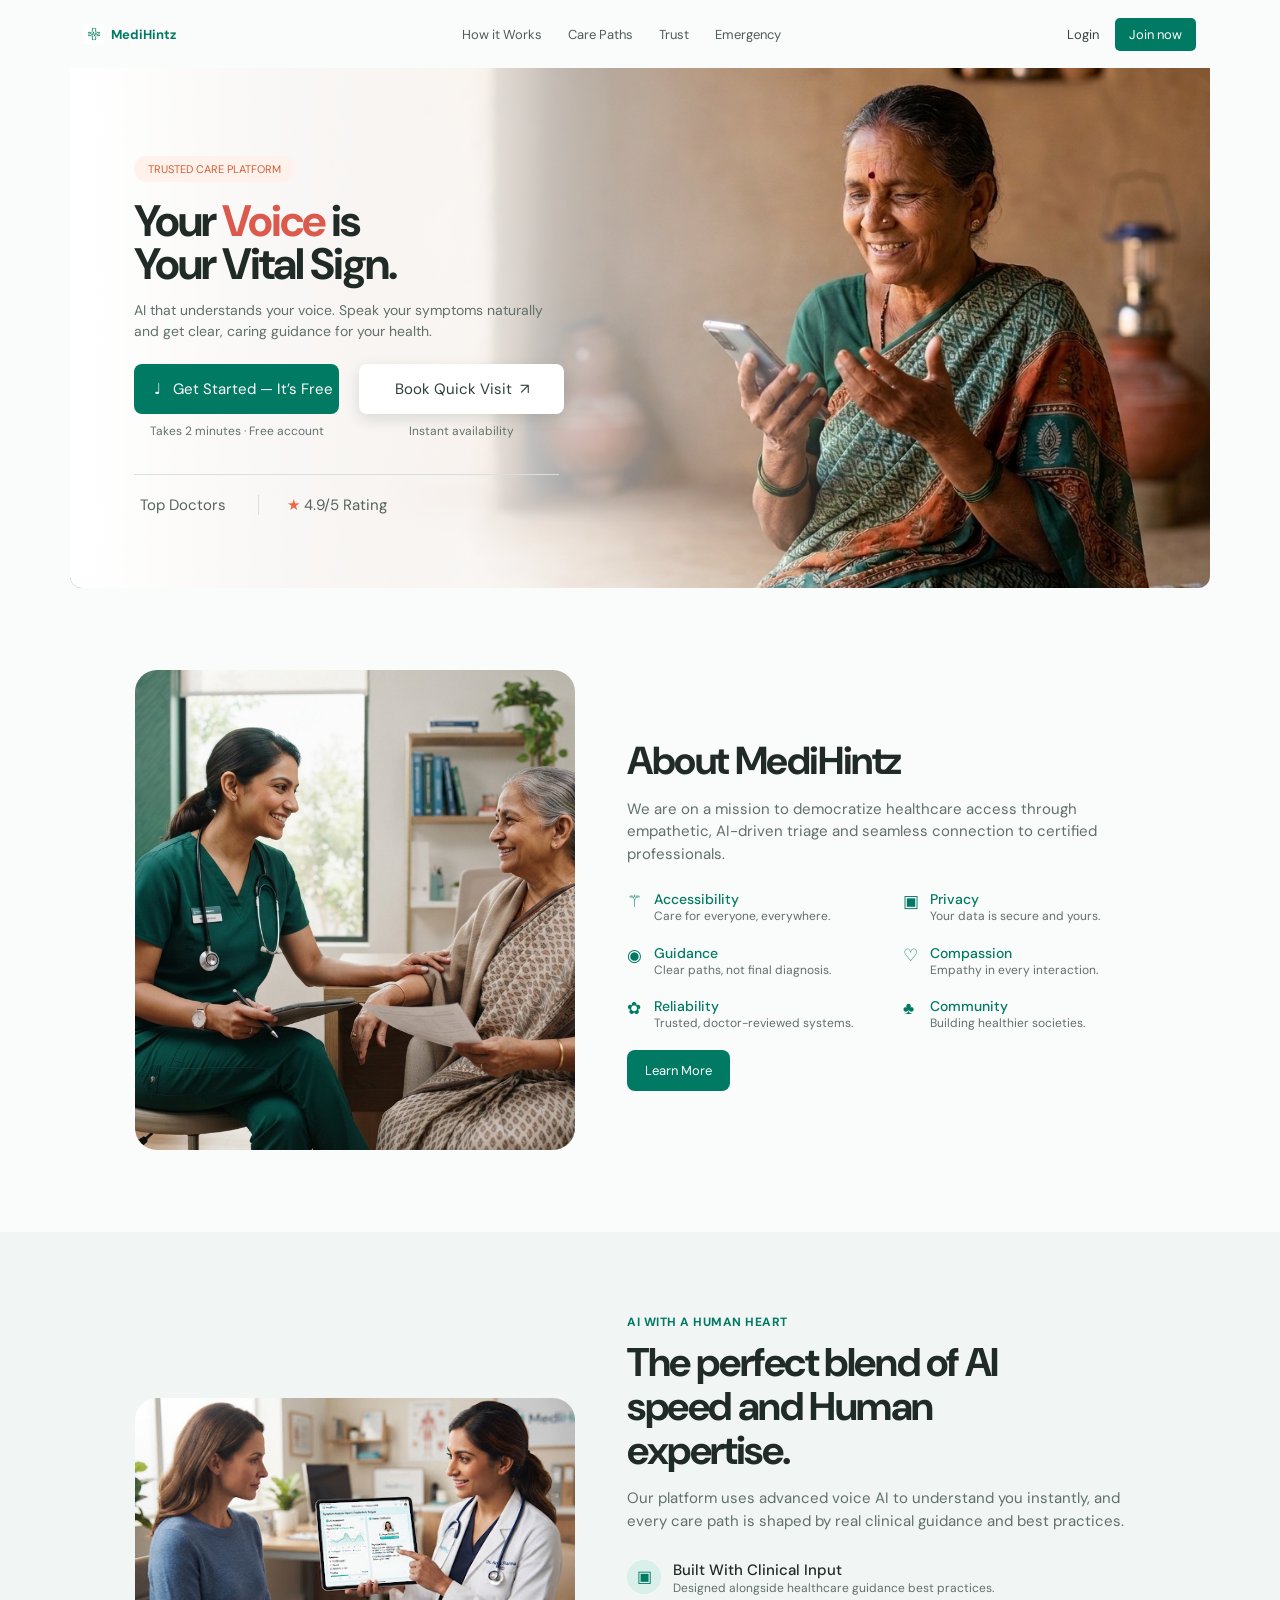
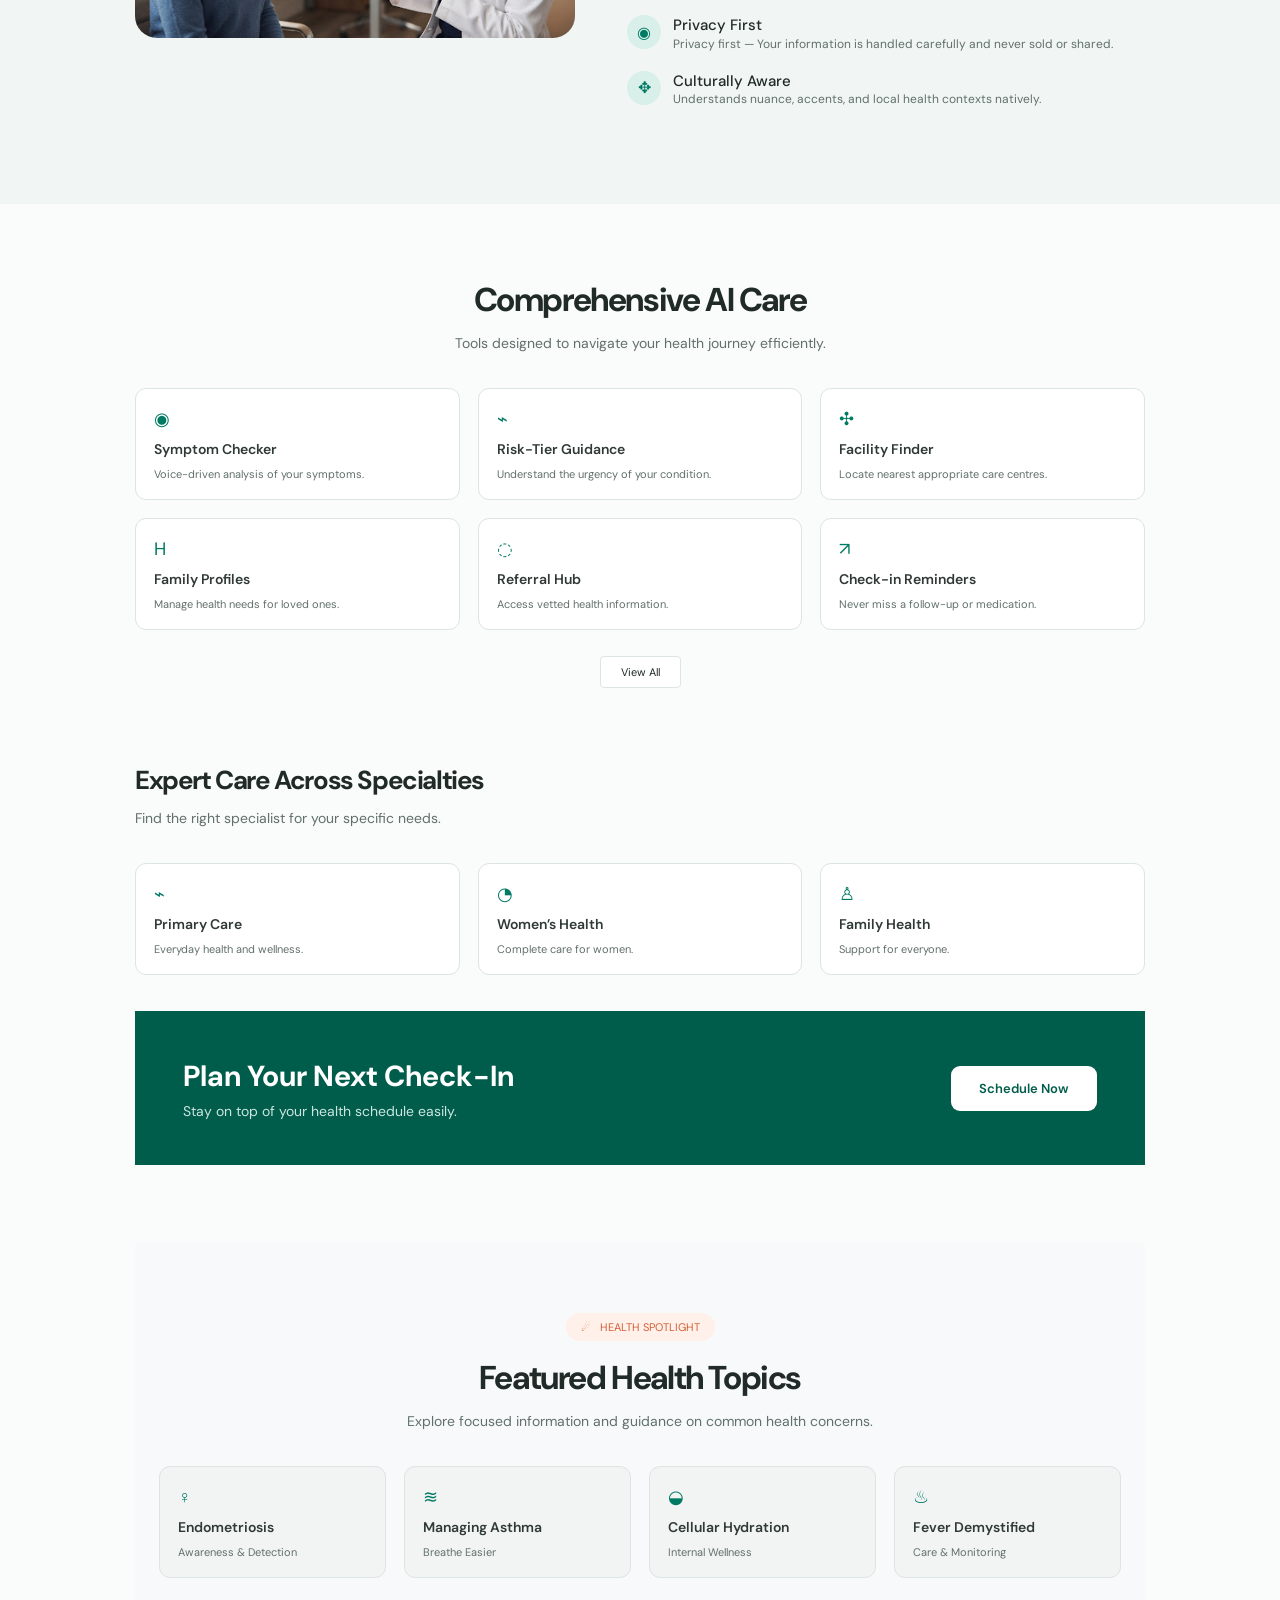
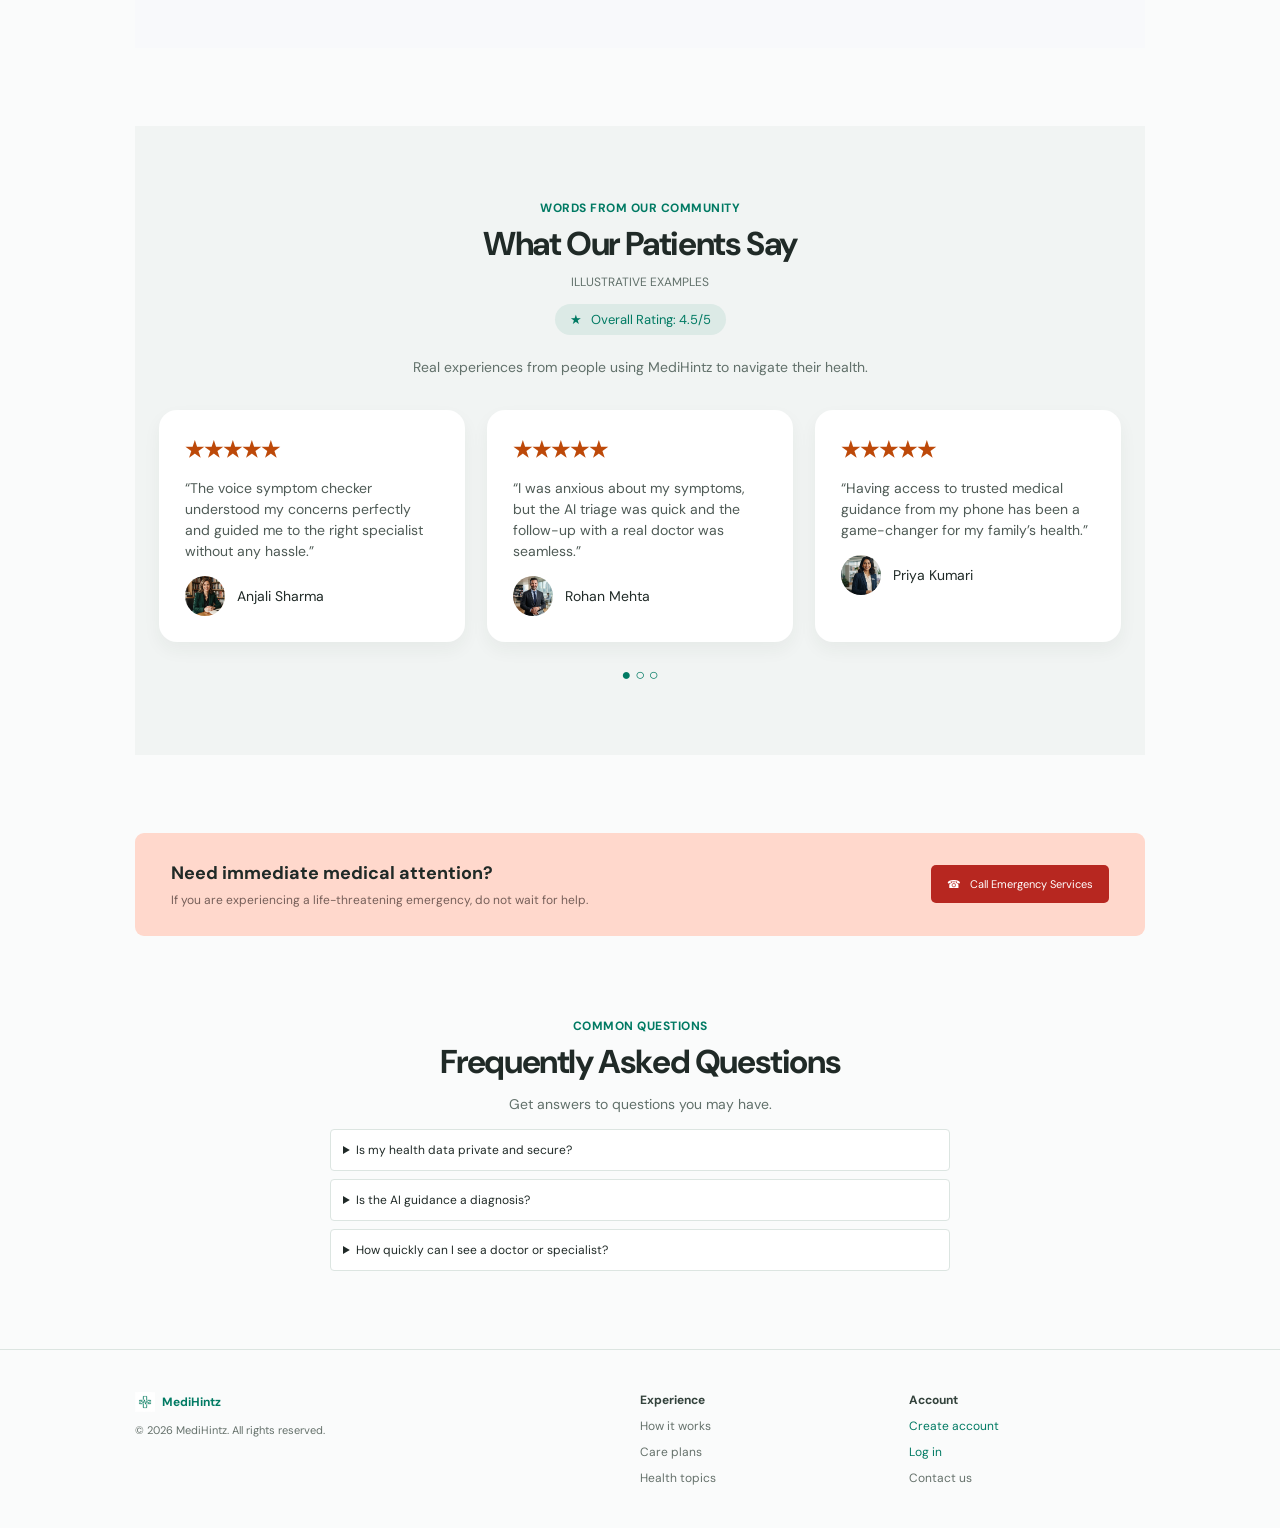
==== frontend/index.html @ 85f78fd8 "basic" ====
<!doctype html>
<html lang="en">

<head>
    <meta charset="utf-8">
    <meta name="viewport" content="width=device-width,initial-scale=1">
    <title>MediHintz</title>
    <link rel="preconnect" href="https://fonts.googleapis.com">
    <link rel="preconnect" href="https://fonts.gstatic.com" crossorigin>
    <link href="https://fonts.googleapis.com/css2?family=DM+Sans:wght@400;500;600;700&display=swap" rel="stylesheet">
    <link rel="stylesheet" href="css/site.css">
</head>

<body>
    <header><a class="brand" href="#home" data-view="home"><img src="assets/logo.png" alt="">MediHintz</a>
        <nav><a>How it Works</a><a>Care Paths</a><a>Trust</a><a>Emergency</a></nav>
        <div><button class="header-link" type="button" data-view="login">Login</button><button type="button" data-view="signup">Join now</button></div>
    </header>
    <main id="home-screen" class="screen-target active">
        <section class="hero"><img src="assets/home.png" alt="Older woman using her phone">
            <div class="fade"></div>
            <div class="hero-copy"><span class="pill">TRUSTED CARE PLATFORM</span>
                <h1>Your <b>Voice</b> is<br>Your Vital Sign.</h1>
                <p>AI that understands your voice. Speak your symptoms naturally and get clear, caring guidance for your
                    health.</p>
                <div class="hero-buttons">
                    <div><button class="green" type="button" data-view="signup">♩ &nbsp; Get Started — It’s
                            Free</button><small>Takes 2 minutes · Free
                            account</small></div>
                    <div><button class="white" type="button" data-view="login">Book Quick Visit&nbsp;
                            ↗</button><small>Instant availability</small></div>
                </div>
                <div class="hero-stats"><span>Top Doctors</span><span>★ <b>4.9/5 Rating</b></span></div>
            </div>
        </section>
        <section class="about section"><img src="assets/home2.png" alt="Nurse with patient">
            <div>
                <h2>About MediHintz</h2>
                <p>We are on a mission to democratize healthcare access through empathetic, AI-driven triage and seamless connection to certified professionals.</p>
                <div class="values">
                    <div><i>⚚</i><b>Accessibility</b><small>Care for everyone, everywhere.</small></div>
                    <div><i>▣</i><b>Privacy</b><small>Your data is secure and yours.</small></div>
                    <div><i>◉</i><b>Guidance</b><small>Clear paths, not final diagnosis.</small></div>
                    <div><i>♡</i><b>Compassion</b><small>Empathy in every interaction.</small></div>
                    <div><i>✿</i><b>Reliability</b><small>Trusted, doctor-reviewed systems.</small></div>
                    <div><i>♣</i><b>Community</b><small>Building healthier societies.</small></div>
                </div><a class="green tiny">Learn More</a>
            </div>
        </section>
        <section class="expert">
            <div class="expert-inner"><img src="assets/home3.jpg" alt="Doctor showing care information">
                <div><span class="eyebrow">AI WITH A HUMAN HEART</span>
                    <h2>The perfect blend of AI<br>speed and Human<br>expertise.</h2>
                    <p>Our platform uses advanced voice AI to understand you instantly, and every care path is shaped by real clinical guidance and best practices.</p>
                    <ul>
                        <li><i>▣</i><b>Built With Clinical Input</b><span>Designed alongside healthcare guidance best
                                practices.</span></li>
                        <li><i>◉</i><b>Privacy First</b><span>Privacy first — Your information is handled carefully and
                                never sold or shared.</span></li>
                        <li><i>✥</i><b>Culturally Aware</b><span>Understands nuance, accents, and local health contexts
                                natively.</span></li>
                    </ul>
                </div>
            </div>
        </section>
        <section class="care center"><span class="eyebrow"></span>
            <h2>Comprehensive AI Care</h2>
            <p>Tools designed to navigate your health journey efficiently.</p>
            <div class="grid six">
                <article>◉<b>Symptom Checker</b><small>Voice-driven analysis of your symptoms.</small></article>
                <article>⌁<b>Risk-Tier Guidance</b><small>Understand the urgency of your condition.</small></article>
                <article>✣<b>Facility Finder</b><small>Locate nearest appropriate care centres.</small></article>
                <article>H<b>Family Profiles</b><small>Manage health needs for loved ones.</small></article>
                <article>◌<b>Referral Hub</b><small>Access vetted health information.</small></article>
                <article>↗<b>Check-in Reminders</b><small>Never miss a follow-up or medication.</small></article>
            </div>
            <a class="view-all" href="#">View All</a>
        </section>
        <section class="special section">
            <h2>Expert Care Across Specialties</h2>
            <p>Find the right specialist for your specific needs.</p>
            <div class="grid four">
                <article>⌁<b>Primary Care</b><small>Everyday health and wellness.</small></article>
                <article>◔<b>Women’s Health</b><small>Complete care for women.</small></article>
                <article>♙<b>Family Health</b><small>Support for everyone.</small></article>
            </div>
        </section>
        <section class="checkin">
            <div><b>Plan Your Next Check-In</b><span>Stay on top of your health schedule easily.</span></div><a>Schedule
                Now</a>
        </section>
        <section class="topics center"><span class="spotlight">☄ &nbsp; HEALTH SPOTLIGHT</span>
            <h2>Featured Health Topics</h2>
            <p>Explore focused information and guidance on common health concerns.</p>
            <div class="grid four">
                <article>♀<b>Endometriosis</b><small>Awareness & Detection</small></article>
                <article>≋<b>Managing Asthma</b><small>Breathe Easier</small></article>
                <article>◒<b>Cellular Hydration</b><small>Internal Wellness</small></article>
                <article>♨<b>Fever Demystified</b><small>Care & Monitoring</small></article>
            </div>
        </section>
        <section class="testimonials center"><span class="eyebrow">WORDS FROM OUR COMMUNITY</span>
            <h2>What Our Patients Say</h2>
            <span class="examples">ILLUSTRATIVE EXAMPLES</span>
            <span class="rating">★ &nbsp; Overall Rating: 4.5/5</span>
            <p>Real experiences from people using MediHintz to navigate their health.</p>
            <div class="quotes">
                <article><strong>★★★★★</strong>
                    <p>“The voice symptom checker understood my concerns perfectly and guided me to the right specialist
                        without any hassle.”</p>
                    <footer><img src="assets/home_pro1.jpg" alt="">Anjali Sharma</footer>
                </article>
                <article><strong>★★★★★</strong>
                    <p>“I was anxious about my symptoms, but the AI triage was quick and the follow-up with a real
                        doctor was seamless.”</p>
                    <footer><img src="assets/home_pro2.jpg" alt="">Rohan Mehta</footer>
                </article>
                <article><strong>★★★★★</strong>
                    <p>“Having access to trusted medical guidance from my phone has been a game-changer for my family’s
                        health.”</p>
                    <footer><img src="assets/home_pro3.jpg" alt="">Priya Kumari</footer>
                </article>
            </div>
            <div class="dots">● ○ ○</div>
        </section>
        <section class="emergency section">
            <div><b>Need immediate medical attention?</b><span>If you are experiencing a life-threatening emergency, do
                    not wait for help.</span></div><a>☎ &nbsp; Call Emergency Services</a>
        </section>
        <section class="faq center"><span class="eyebrow">COMMON QUESTIONS</span>
            <h2>Frequently Asked Questions</h2>
            <p>Get answers to questions you may have.</p>
            <details>
                <summary>Is my health data private and secure?</summary>
                <p>Yes, it is protected with privacy-first safeguards.</p>
            </details>
            <details>
                <summary>Is the AI guidance a diagnosis?</summary>
                <p>It offers guidance, not a final diagnosis.</p>
            </details>
            <details>
                <summary>How quickly can I see a doctor or specialist?</summary>
                <p>Options are offered based on your needs.</p>
            </details>
        </section>
    </main>
    <footer id="home-footer" class="site-footer screen-target active">
        <div><a class="brand" href="#"><img src="assets/logo.png" alt="">MediHintz</a>
            <p>© 2026 MediHintz. All rights reserved.</p>
        </div>
        <div><b>Experience</b><a>How it works</a><a>Care plans</a><a>Health topics</a></div>
        <div><b>Account</b><button type="button" data-view="signup">Create account</button><button type="button" data-view="login">Log in</button><a>Contact us</a></div>
    </footer>

    <main id="signup-screen" class="page-shell screen-target">
        <section class="signup-card" aria-label="MediHintz create account page">
            <section class="form-panel">
                <div class="form-content">
                    <button class="back-link" type="button" data-view="home" aria-label="Go back to homepage"><span
                            aria-hidden="true">←</span> Back</button>
                    <h1>Create an Account</h1>
                    <p class="signin-copy">Already have an account? <button class="text-link" type="button" data-view="login">Log in</button></p>
                    <form id="signupForm" novalidate>
                        <div class="name-row">
                            <label class="input-group"><span>First Name</span><input id="firstName" type="text"
                                    placeholder="John" autocomplete="given-name" required /></label>
                            <label class="input-group"><span>Last Name</span><input id="lastName" type="text"
                                    placeholder="Doe" autocomplete="family-name" required /></label>
                        </div>
                        <label class="input-group"><span>Phone Number</span><span class="phone-row"><span class="country-code">+91</span><input id="signupPhone" type="tel" inputmode="numeric" placeholder="98765 43210" autocomplete="tel" required /></span></label>
                        <label class="input-group"><span>One-Time Password</span><span class="otp-row"><input id="signupOtp" type="text" inputmode="numeric" maxlength="6" placeholder="Enter 6-digit OTP" required /><button class="otp-button" id="sendSignupOtp" type="button">Send OTP</button></span></label>
                        <label class="terms"><input id="signupTerms" type="checkbox" /><span>I agree to the <a href="#">Terms
                                    of Service</a> and <a href="#">Privacy Policy</a></span></label>
                        <button class="create-button" type="submit">Create Account</button>
                        <p class="form-message" id="signupMessage" role="status"></p>
                    </form>
                </div>
            </section>
            <aside class="hero-panel">
                <img class="hero-image" src="assets/sighup.png" alt="MediHintz doctor holding a tablet" />
                <div class="hero-shade"></div>
                <div class="brand-badge"><img src="assets/logo.png" alt=""
                        aria-hidden="true" /><strong>MediHintz</strong></div>
                <div class="hero-copy"><span class="network-pill"><span class="verified-dot">✦</span> TRUSTED
                        NETWORK</span>
                    <h2>Join the future of health</h2>
                    <p>Experience a new standard of care. Connect with top-tier professionals and manage your wellness
                        journey seamlessly.</p>
                    <div class="carousel" aria-label="Slide indicators"><span
                            class="active"></span><span></span><span></span></div>
                </div>
            </aside>
        </section>
    </main>

    <main id="login-screen" class="page-shell screen-target">
        <section class="signup-card">
            <section class="form-panel">
                <div class="form-content"><button class="back-link" type="button" data-view="home">← Back</button>
                    <h1>Welcome back</h1>
                    <p class="signin-copy">New to MediHintz? <button class="text-link" type="button" data-view="signup">Create an account</button></p>
                    <form id="loginForm"><label class="input-group"><span>Phone Number</span><span class="phone-row"><span class="country-code">+91</span><input id="loginPhone" type="tel" inputmode="numeric" placeholder="98765 43210" autocomplete="tel" required></span></label><label
                            class="input-group"><span>One-Time Password</span><span class="otp-row"><input id="loginOtp" type="text" inputmode="numeric" maxlength="6" placeholder="Enter 6-digit OTP" required><button class="otp-button" id="sendLoginOtp" type="button">Send OTP</button></span></label><p class="otp-help">We’ll send a verification code to your mobile number.</p><button class="create-button" type="submit">Verify &amp; Log In</button>
                        <p class="form-message" id="loginMessage"></p>
                    </form>
                </div>
            </section>
            <aside class="hero-panel"><img class="hero-image" src="assets/sighup.png" alt="Doctor">
                <div class="hero-shade"></div>
                <div class="brand-badge"><img src="assets/logo.png" alt=""><strong>MediHintz</strong></div>
                <div class="hero-copy"><span class="network-pill">✦ TRUSTED NETWORK</span>
                    <h2>Your health,<br>your voice</h2>
                    <p>Care that listens, understands, and guides you.</p>
                </div>
            </aside>
        </section>
    </main>

    <script src="js/homepage.js"></script>
    <script src="js/signup.js"></script>
    <script src="js/signin.js"></script>

</body>

</html>
---- frontend/css/site.css ----
:root{--green:#007a63;--ink:#202a27;--muted:#61706a;--surface:#f5f7f7;--line:#dce5e1}*{box-sizing:border-box}html{scroll-behavior:smooth}body{margin:0;background:#fafbfb;color:var(--ink);font:16px "DM Sans",Arial,sans-serif}a{color:inherit;text-decoration:none}button{font:inherit;cursor:pointer}.screen-target{display:none}.screen-target.active{display:block}.page-shell.active{display:grid}.site-footer.screen-target.active{display:grid}
header{height:68px;max-width:1160px;margin:auto;padding:0 24px;display:flex;align-items:center;justify-content:space-between;font-size:13px}.brand{display:flex;align-items:center;gap:7px;color:var(--green);font-weight:700}.brand img{width:20px;height:20px;object-fit:contain}header nav{display:flex;gap:26px;color:#4f5d57}.header-link,header button{border:0;background:transparent;color:#394741;padding:0}.header-link{margin-right:16px}header div>button:last-child{background:var(--green);color:#fff;border-radius:5px;padding:8px 14px}
.hero{max-width:1140px;height:520px;margin:auto;position:relative;overflow:hidden;border-radius:0 0 12px 12px}.hero>img{width:100%;height:100%;object-fit:cover}.fade{position:absolute;inset:0;background:linear-gradient(90deg,#fff 2%,#ffffffe0 35%,#fff0 70%)}.hero .hero-copy{position:absolute;top:88px;left:64px;width:425px;color:var(--ink)}.pill,.spotlight{display:inline-block;padding:6px 14px;border-radius:18px;background:#fff2ed;color:#d35e34;font-size:11px}.hero h1{font-size:44px;line-height:.98;letter-spacing:-2px;margin:18px 0 14px}.hero h1 b{color:#dc594d}.hero p,.section p,.center>p{color:var(--muted);font-size:14px;line-height:1.5}.hero-buttons{display:flex;gap:20px;margin-top:22px}.hero-buttons div{display:grid;gap:9px;text-align:center}.green,.white{min-width:205px;border:0;border-radius:8px;padding:15px 20px;font-size:15px;white-space:nowrap}.green{background:var(--green);color:#fff}.white{background:#fff;color:#314039;box-shadow:0 5px 15px #263a3024}.hero-buttons small{font-size:12px;color:#63716b}.hero-stats{display:flex;gap:32px;margin-top:35px;padding:20px 6px;border-top:1px solid #d8e0dd;font-size:15px;color:#56635d}.hero-stats span+span{padding-left:28px;border-left:1px solid #d8e0dd;color:#ef6740}.hero-stats b{color:#56635d;font-weight:400}
.section,.center,.special,.checkin{max-width:1010px;margin-left:auto;margin-right:auto}.section{margin-top:82px;margin-bottom:82px}.about{display:grid;grid-template-columns:1fr 1fr;gap:58px;align-items:center}.about>img{width:100%;height:310px;object-fit:cover;border-radius:12px}.eyebrow{color:var(--green);font-size:12px;font-weight:700;letter-spacing:.5px}h2{font-size:33px;line-height:1.1;letter-spacing:-1.4px;margin:9px 0 14px}.values{display:grid;grid-template-columns:1fr 1fr;gap:14px;margin:24px 0;color:var(--green);font-size:14px}
.expert{margin:0;padding:78px max(calc((100% - 1010px)/2),24px);background:#f1f5f4}.expert-inner{display:grid;grid-template-columns:1fr 1fr;gap:55px;align-items:center}.expert img{width:100%;border-radius:20px}.expert p{color:var(--muted);line-height:1.5}.expert ul{padding:0;list-style:none;color:var(--muted);line-height:2}
.center{text-align:center;margin-top:78px;margin-bottom:78px}.grid{display:grid;gap:18px;margin-top:34px;text-align:left}.six{grid-template-columns:repeat(3,1fr)}.four{grid-template-columns:repeat(4,1fr)}.grid article{min-height:112px;padding:18px;background:#fff;border:1px solid var(--line);border-radius:11px;display:flex;flex-direction:column;gap:9px;color:var(--green);font-size:18px}.grid article b{color:#2f3935;font-size:14px;font-weight:600}.grid article small{color:var(--muted);font-size:11px}.view-all{display:inline-block;margin-top:26px;padding:8px 20px;border:1px solid var(--line);border-radius:4px;background:#fff;font-size:11px}.special{margin-top:0;margin-bottom:36px}.special h2{font-size:26px}.special .grid{grid-template-columns:repeat(3,1fr)}
.checkin{margin-bottom:0;min-height:154px;padding:30px 48px;background:#005c4b;color:#fff;display:flex;align-items:center;justify-content:space-between}.checkin div{display:grid;gap:7px}.checkin b{font-size:29px}.checkin span{font-size:14px;color:#cce6df}.checkin a{border-radius:9px;background:#fff;color:#005c4b;padding:14px 28px;font-weight:600;font-size:13px}
.topics,.testimonials{width:100%;padding:70px 24px;text-align:center}.topics{background:#f8f9fb}.testimonials{background:#f1f4f3}.topics>* ,.testimonials>*{width:min(1010px,100%);margin-left:auto;margin-right:auto}.topics .grid,.testimonials .quotes{width:min(1010px,100%)}.topics .grid article{background:#f2f4f4}.examples{display:block;margin-top:-2px;font-size:12px;color:var(--muted)}.rating{display:inline-block;margin:14px auto 8px;padding:7px 15px;border-radius:18px;background:#dceae6;color:var(--green);font-size:13px}.quotes{display:grid;grid-template-columns:repeat(3,1fr);gap:22px;margin-top:32px;text-align:left}.quotes article{min-height:220px;padding:26px;border-radius:18px;background:#fff;box-shadow:0 8px 18px #20352b0d}.quotes strong{color:#bd4909;font-size:21px}.quotes p{color:#4f5b56;font-size:14px;line-height:1.5}.quotes footer{display:flex;align-items:center;gap:12px;font-size:14px}.quotes img{width:40px;height:40px;border-radius:50%;object-fit:cover}.dots{margin-top:22px;color:var(--green)}
.emergency{margin-top:76px;margin-bottom:76px;padding:28px 36px;background:#ffd8cc;border-radius:9px;display:flex;align-items:center;justify-content:space-between}.emergency div{display:grid;gap:7px}.emergency b{font-size:18px}.emergency span{font-size:12px;color:#765f59}.emergency a{padding:12px 16px;border-radius:5px;background:#b72720;color:#fff;font-size:11px}.faq{max-width:620px}.faq details{margin:8px 0;padding:12px;border:1px solid var(--line);border-radius:4px;background:#fff;text-align:left;font-size:12px}
.site-footer{grid-template-columns:minmax(260px,2fr) minmax(150px,1fr) minmax(150px,1fr);gap:32px;align-items:start;border-top:1px solid var(--line);padding:42px max(calc((100% - 1010px)/2),24px);font-size:12px;color:#65716b}.site-footer p{font-size:11px}.site-footer div:not(:first-child){display:grid;gap:10px}.site-footer b{color:#33423c}.site-footer button{border:0;background:transparent;color:var(--green);padding:0;text-align:left;font:inherit;cursor:pointer}
.page-shell{min-height:100vh;padding:28px;place-items:center;background:#fbfcfb}.signup-card{width:min(1040px,100%);min-height:690px;display:grid;grid-template-columns:1fr 1fr;overflow:hidden;border:1px solid var(--line);border-radius:16px;background:#fff;box-shadow:0 8px 18px #162a2314}.form-panel{display:flex;justify-content:center;padding:46px 44px}.form-content{width:100%;max-width:360px}.back-link,.text-link{border:0;background:transparent;color:var(--green);padding:0;cursor:pointer}.back-link{margin-bottom:18px}.form-content h1{color:var(--green);font-size:28px;margin:18px 0 6px}.signin-copy{color:var(--muted);font-size:13px;margin:0 0 24px}.name-row{display:grid;grid-template-columns:1fr 1fr;gap:16px}.input-group{display:grid;gap:6px;margin-bottom:15px;color:#40504a;font-size:12px;font-weight:600}.input-group input{width:100%;height:38px;border:1px solid #d5dfdb;border-radius:6px;padding:0 11px;font:13px inherit}.password-input{position:relative;display:block}.password-input input{padding-right:38px}.password-toggle{position:absolute;right:5px;top:50%;transform:translateY(-50%);border:0;background:transparent;color:#61706a;cursor:pointer}.terms{display:flex;gap:8px;align-items:center;margin-bottom:20px;font-size:11px;color:#51605a}.terms input{width:14px;height:14px}.create-button{width:100%;height:41px;border:0;border-radius:6px;background:var(--green);color:#fff;font-size:13px}.form-message{min-height:18px;text-align:center;font-size:12px}.or-divider{display:grid;grid-template-columns:1fr auto 1fr;gap:14px;align-items:center;margin:26px 0}.or-divider span{height:1px;background:var(--line)}.or-divider em{font-size:10px;font-style:normal}.google-button{width:100%;height:38px;border:1px solid var(--line);border-radius:6px;background:#fff}.hero-panel{position:relative;margin:10px 10px 10px 0;overflow:hidden;border-radius:0 12px 12px 0}.hero-image{width:100%;height:100%;object-fit:cover}.hero-panel:after{content:"";position:absolute;inset:0;background:linear-gradient(transparent,rgba(5,29,23,.78))}.brand-badge{position:absolute;top:28px;right:28px;z-index:1;display:flex;align-items:center;gap:7px;padding:10px 15px;border-radius:24px;background:#fff;color:var(--green);font-size:13px}.brand-badge img{width:18px;height:18px}.hero-panel .hero-copy{position:absolute;z-index:1;left:30px;right:30px;bottom:26px;color:#fff}.hero-panel .hero-copy h2{font-size:30px}.hero-panel .hero-copy p{color:#e1ece8;font-size:13px}.network-pill{font-size:10px}
@media(max-width:720px){header nav{display:none}.hero{height:510px;border-radius:0}.hero .hero-copy{left:25px;top:70px;width:calc(100% - 50px)}.hero h1{font-size:37px}.hero-buttons{gap:9px}.green,.white{min-width:0;padding:13px 11px;font-size:12px}.about,.expert-inner,.signup-card{grid-template-columns:1fr}.section{margin:50px 24px}.expert{padding:50px 24px}.six,.four,.quotes{grid-template-columns:1fr 1fr}.special .grid{grid-template-columns:1fr 1fr}.checkin{margin:0 20px;padding:24px}.checkin b{font-size:20px}.topics,.testimonials{padding:50px 16px}.site-footer.screen-target.active{grid-template-columns:1fr 1fr}.site-footer>div:first-child{grid-column:1/-1}.page-shell{padding:14px}.hero-panel{min-height:360px;margin:0 10px 10px;border-radius:12px}}

/* Targeted refinements for the About, AI expertise, spotlight, and rating areas. */
.about { grid-template-columns: 440px 1fr; gap: 52px; max-width: 1010px; }
.about > img { height: 480px; border-radius: 22px; }
.about h2 { margin-top: 0; font-size: 39px; }
.about > div > p { max-width: 490px; margin-bottom: 25px; font-size: 15px; }
.values { gap: 19px 34px; margin: 0 0 28px; }
.values div { display: grid; grid-template-columns: 19px 1fr; column-gap: 8px; }
.values i { grid-row: span 2; color: var(--green); font-style: normal; font-size: 17px; }
.values b { font-size: 14px; font-weight: 500; }
.values small { color: var(--muted); font-size: 12px; line-height: 1.35; }
.tiny { min-width: 118px; padding: 12px 18px; text-align: center; font-size: 13px; }

.expert-inner { max-width: 1010px; margin: auto; grid-template-columns: 440px 1fr; gap: 52px; }
.expert img { border-radius: 22px; }
.expert h2 { font-size: 40px; }
.expert p { font-size: 15px; }
.expert ul { margin: 28px 0 0; }
.expert li { display: grid; grid-template-columns: 36px 1fr; column-gap: 10px; margin: 19px 0; line-height: 1.35; }
.expert li i { grid-row: span 2; display: grid; place-items: center; width: 34px; height: 34px; border-radius: 50%; background: #d8efea; color: var(--green); font-style: normal; }
.expert li b { color: var(--ink); font-size: 15px; font-weight: 500; }
.expert li span { color: var(--muted); font-size: 12px; }

.topics .spotlight { width: auto; margin-bottom: 10px; padding: 7px 15px; background: #fff0ea; color: #d35e34; font-size: 11px; }
.rating { width: auto; padding: 7px 15px; font-size: 13px; }
@media(max-width:720px){.about,.expert-inner{grid-template-columns:1fr}.about>img{height:330px}.about h2,.expert h2{font-size:32px}.values{gap:15px}.about>div>p,.expert p{font-size:14px}}

/* Keep the Google sign-up control compact and aligned. */
.google-button { display: flex; align-items: center; justify-content: center; gap: 10px; font-size: 13px; }
.google-button img { width: 18px; height: 18px; flex: 0 0 18px; object-fit: contain; }

/* Phone-number and OTP authentication controls. */
.phone-row, .otp-row { display: flex; align-items: center; width: 100%; }
.phone-row { overflow: hidden; border: 1px solid #d5dfdb; border-radius: 6px; background: #fff; }
.phone-row .country-code { padding: 0 11px; color: #52605b; font-size: 13px; line-height: 38px; border-right: 1px solid #d5dfdb; }
.input-group .phone-row input { height: 38px; border: 0; border-radius: 0; padding-left: 10px; }
.input-group .phone-row input:focus { box-shadow: none; }
.otp-row { gap: 8px; }.otp-row input { min-width: 0; }
.otp-button { flex: 0 0 auto; height: 38px; padding: 0 12px; border: 1px solid var(--green); border-radius: 6px; background: #fff; color: var(--green); font-size: 12px; font-weight: 600; }
.otp-button:hover { background: #eaf5f1; }.otp-help { margin: -5px 0 2px; color: var(--muted); font-size: 11px; line-height: 1.4; }
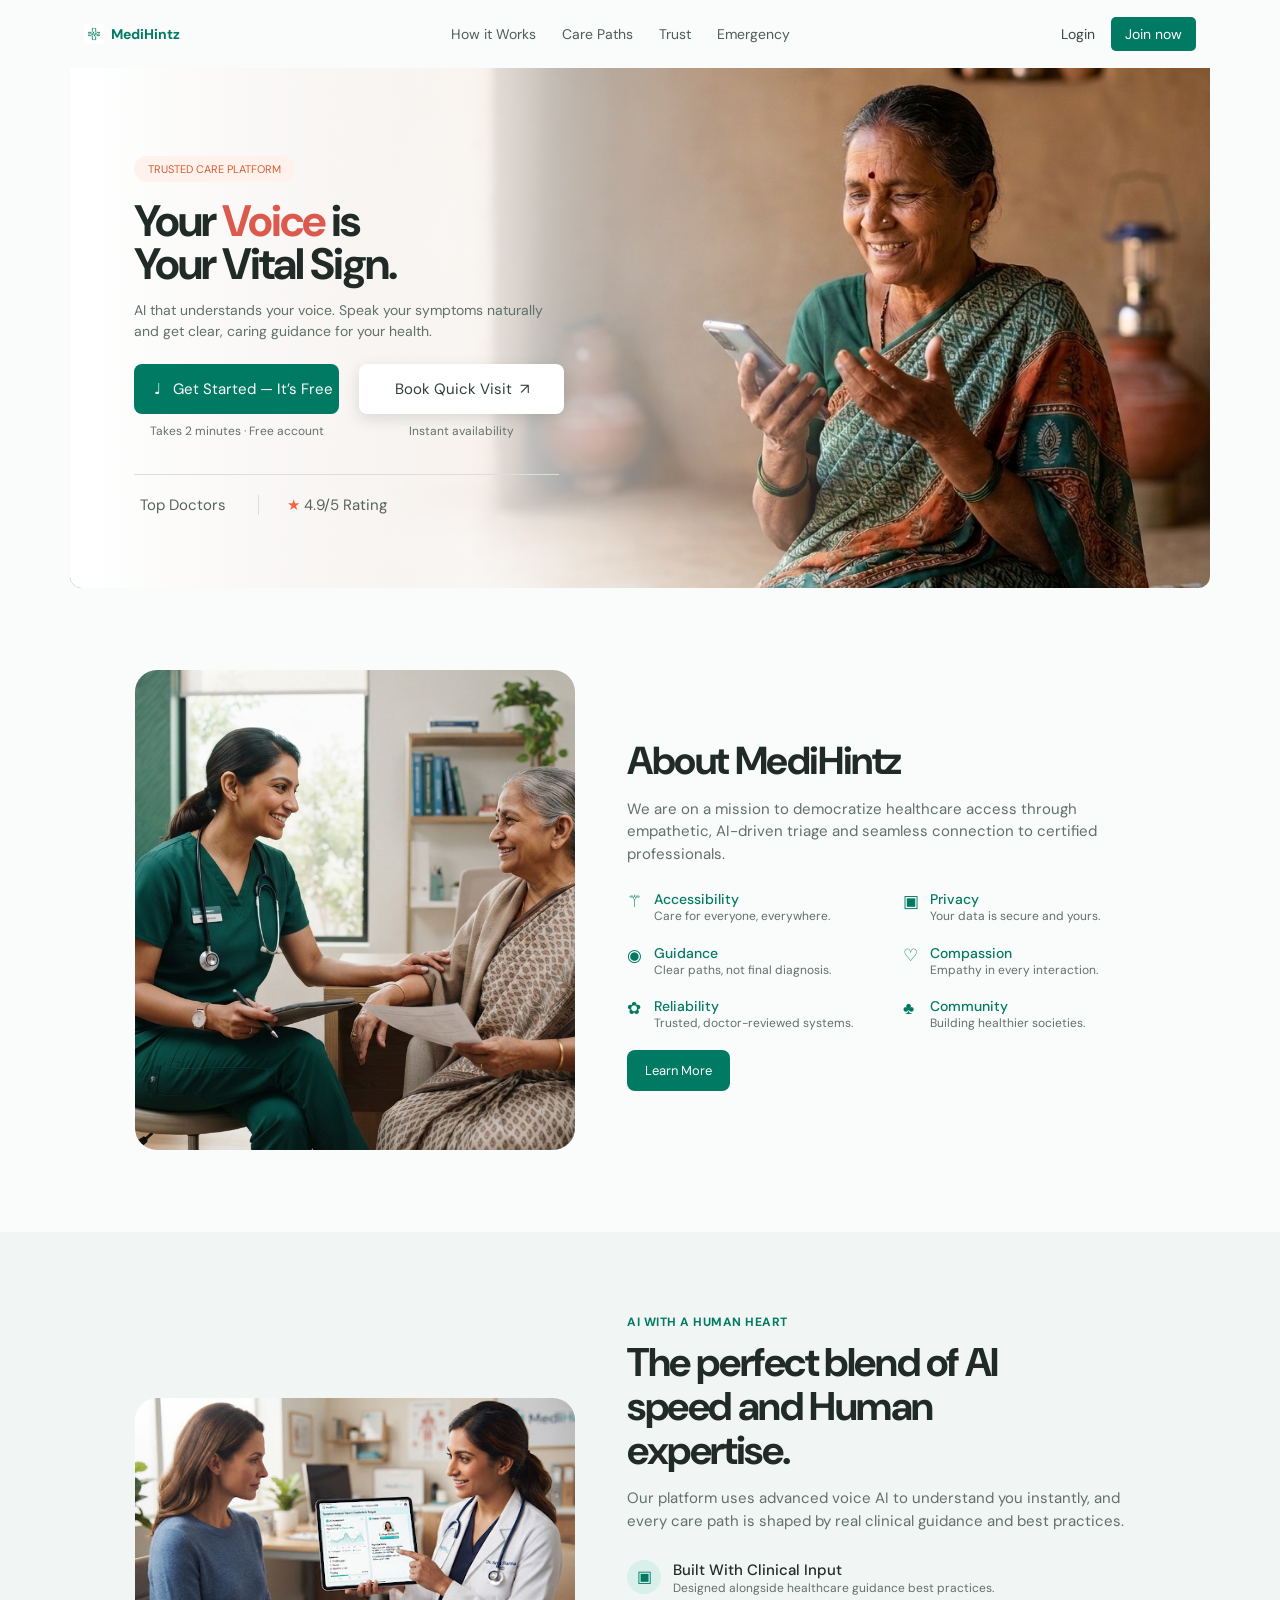
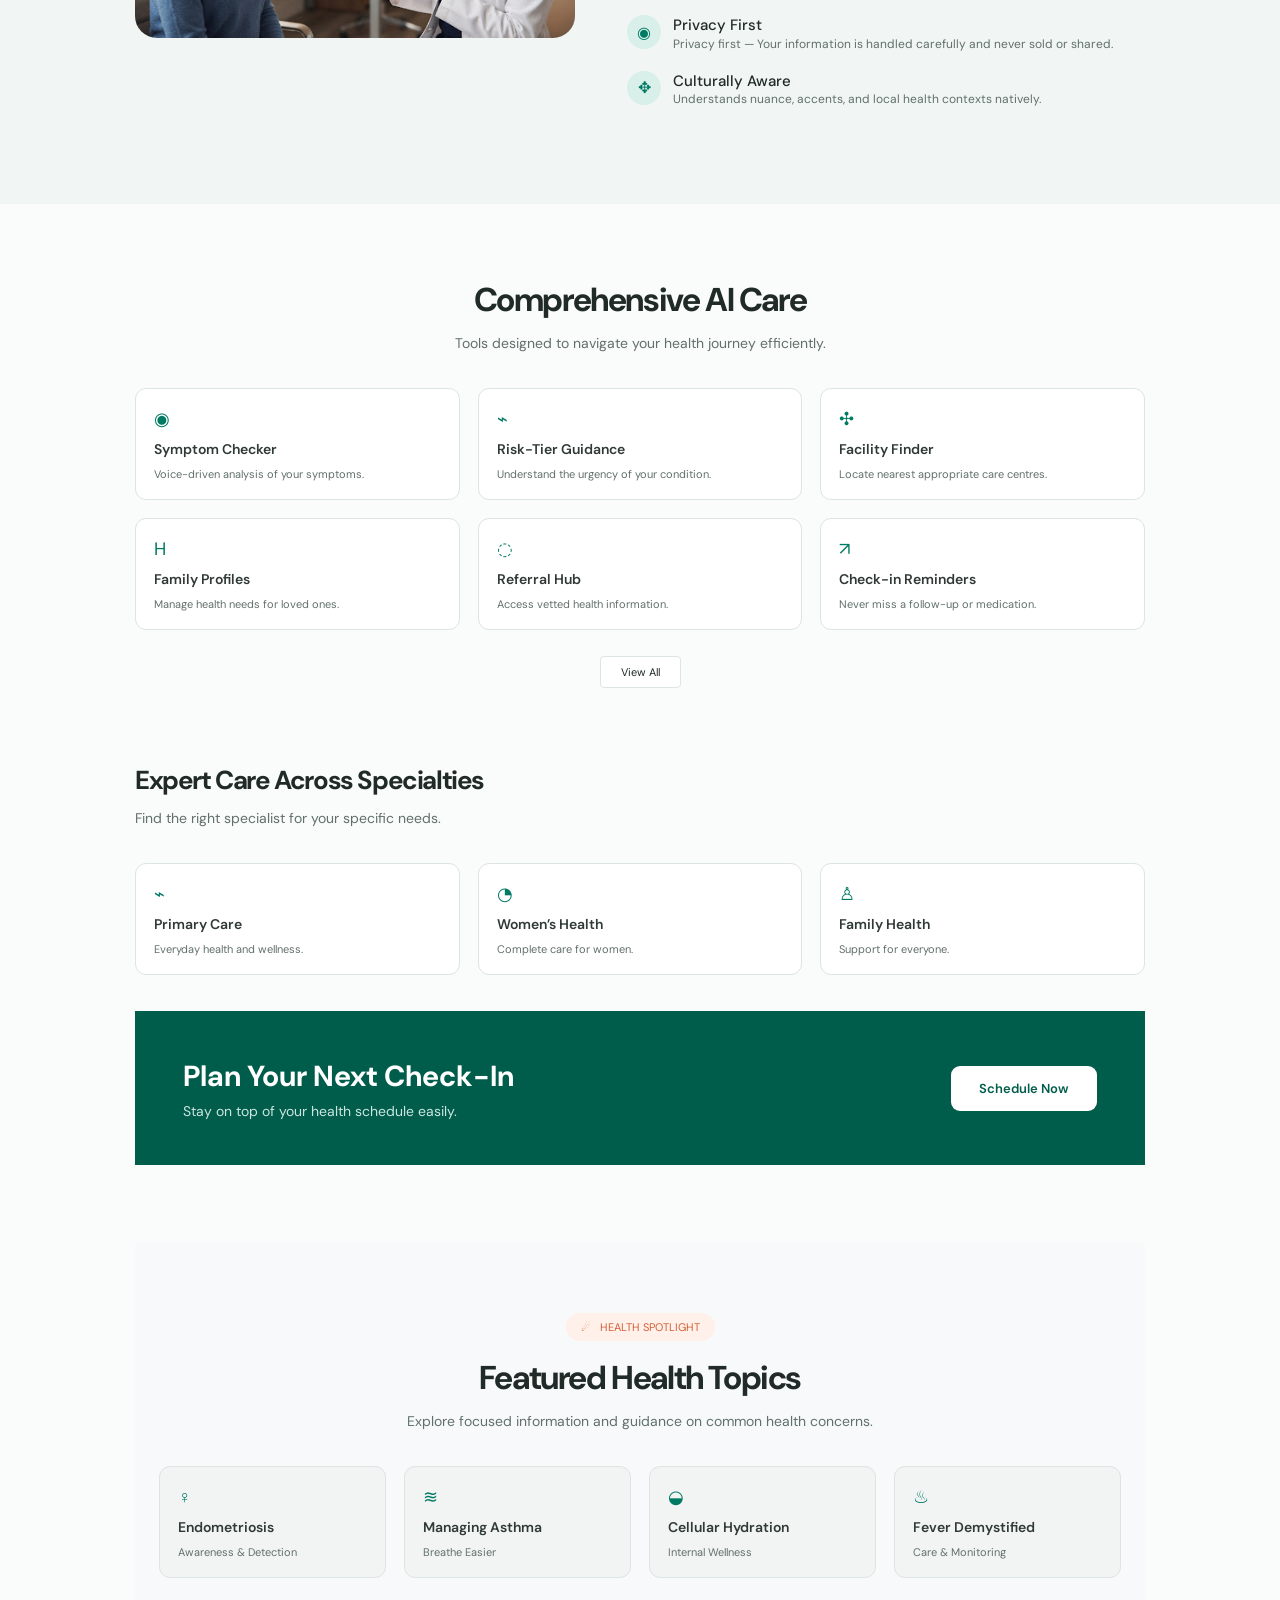
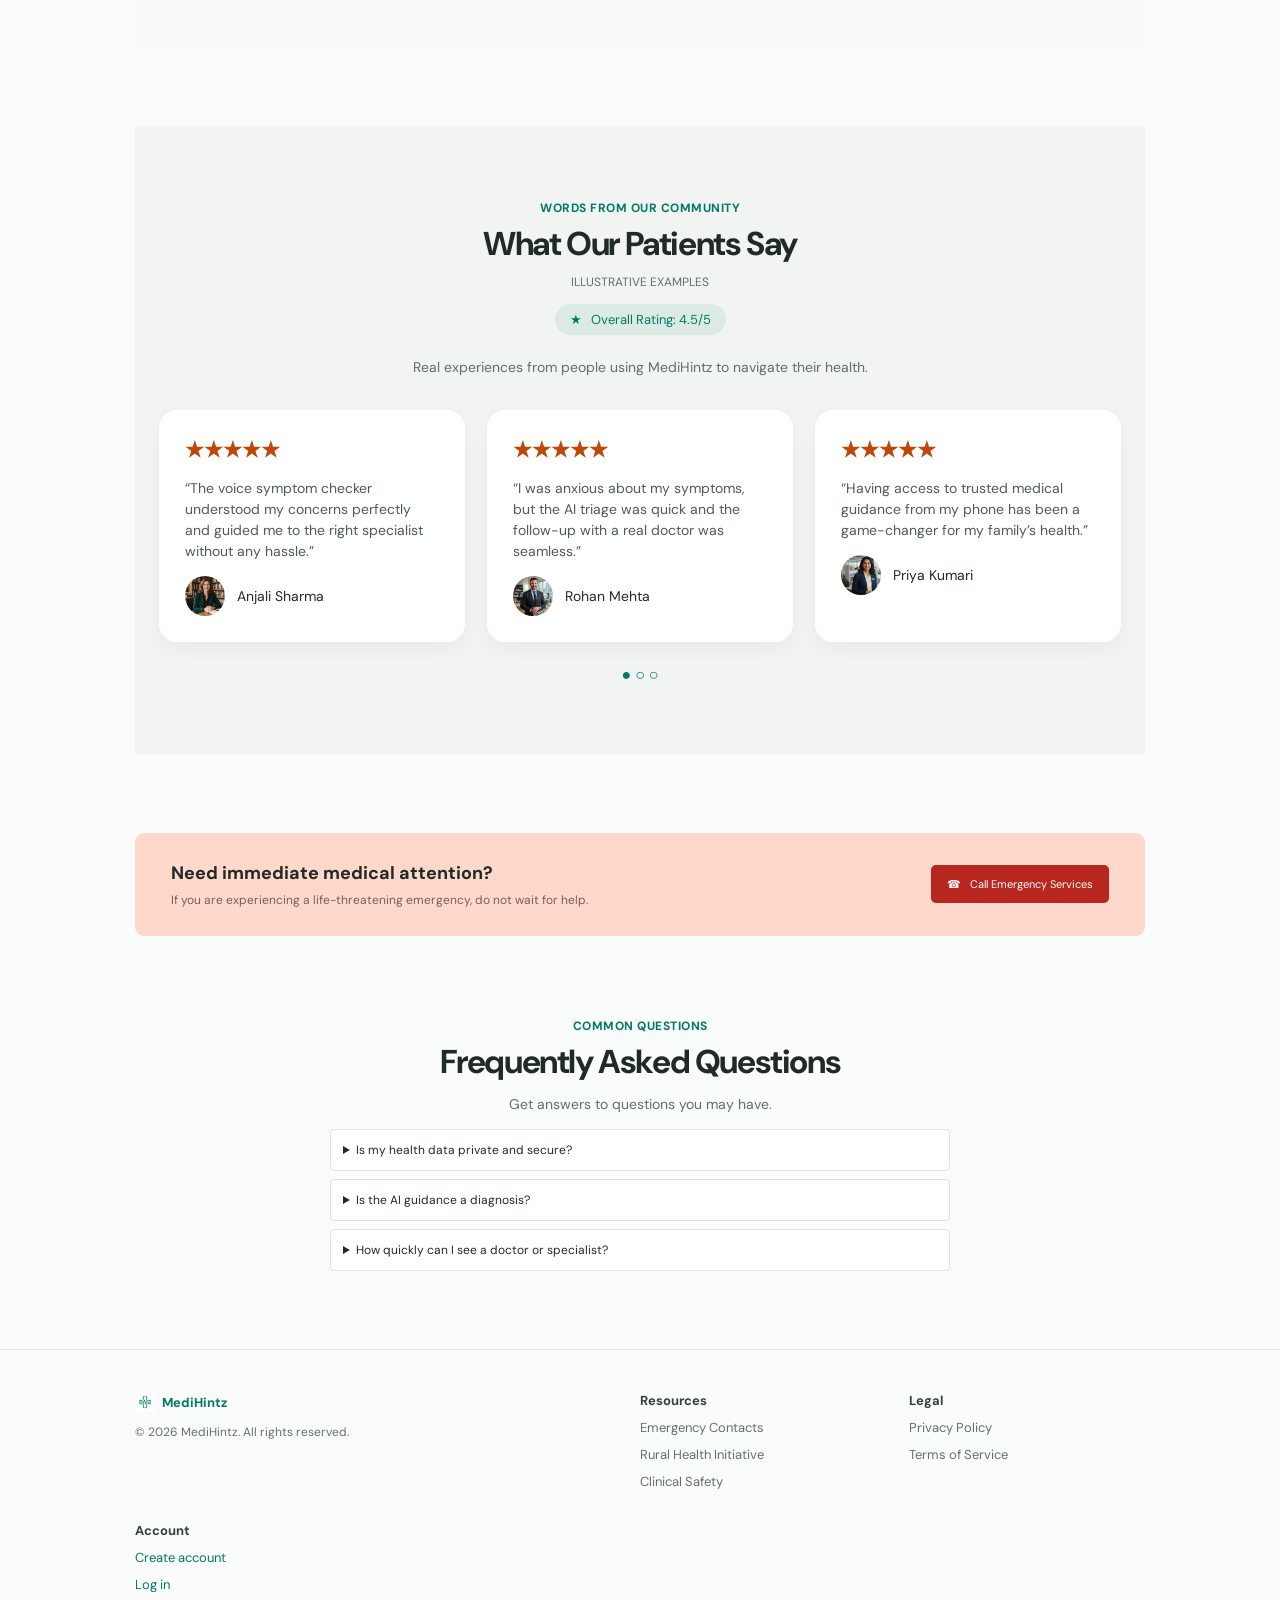
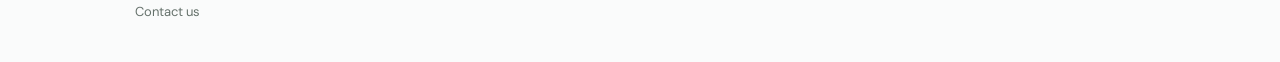
==== commit 0ec18632: "major pages add" ====
--- a/frontend/index.html
+++ b/frontend/index.html
@@ -9,12 +9,22 @@
     <link rel="preconnect" href="https://fonts.gstatic.com" crossorigin>
     <link href="https://fonts.googleapis.com/css2?family=DM+Sans:wght@400;500;600;700&display=swap" rel="stylesheet">
     <link rel="stylesheet" href="css/site.css">
+    <link rel="stylesheet" href="css/care-path.css">
+    <link rel="stylesheet" href="css/trust.css">
+    <link rel="stylesheet" href="css/how-it-works.css">
+    <link rel="stylesheet" href="css/emergency.css">
+    <link rel="stylesheet" href="css/type-scale.css">
+    <link rel="stylesheet" href="css/layout-fixes.css">
+    <link rel="stylesheet" href="css/privacy-policy.css">
+    <link rel="stylesheet" href="css/terms-of-service.css">
 </head>
 
 <body>
     <header><a class="brand" href="#home" data-view="home"><img src="assets/logo.png" alt="">MediHintz</a>
-        <nav><a>How it Works</a><a>Care Paths</a><a>Trust</a><a>Emergency</a></nav>
-        <div><button class="header-link" type="button" data-view="login">Login</button><button type="button" data-view="signup">Join now</button></div>
+        <nav><a href="#how" data-view="how">How it Works</a><a href="#care" data-view="care">Care Paths</a><a
+                href="#trust" data-view="trust">Trust</a><a href="#emergency" data-view="emergency">Emergency</a></nav>
+        <div><button class="header-link" type="button" data-view="login">Login</button><button type="button"
+                data-view="signup">Join now</button></div>
     </header>
     <main id="home-screen" class="screen-target active">
         <section class="hero"><img src="assets/home.png" alt="Older woman using her phone">
@@ -36,7 +46,8 @@
         <section class="about section"><img src="assets/home2.png" alt="Nurse with patient">
             <div>
                 <h2>About MediHintz</h2>
-                <p>We are on a mission to democratize healthcare access through empathetic, AI-driven triage and seamless connection to certified professionals.</p>
+                <p>We are on a mission to democratize healthcare access through empathetic, AI-driven triage and
+                    seamless connection to certified professionals.</p>
                 <div class="values">
                     <div><i>⚚</i><b>Accessibility</b><small>Care for everyone, everywhere.</small></div>
                     <div><i>▣</i><b>Privacy</b><small>Your data is secure and yours.</small></div>
@@ -51,7 +62,8 @@
             <div class="expert-inner"><img src="assets/home3.jpg" alt="Doctor showing care information">
                 <div><span class="eyebrow">AI WITH A HUMAN HEART</span>
                     <h2>The perfect blend of AI<br>speed and Human<br>expertise.</h2>
-                    <p>Our platform uses advanced voice AI to understand you instantly, and every care path is shaped by real clinical guidance and best practices.</p>
+                    <p>Our platform uses advanced voice AI to understand you instantly, and every care path is shaped by
+                        real clinical guidance and best practices.</p>
                     <ul>
                         <li><i>▣</i><b>Built With Clinical Input</b><span>Designed alongside healthcare guidance best
                                 practices.</span></li>
@@ -144,14 +156,6 @@
             </details>
         </section>
     </main>
-    <footer id="home-footer" class="site-footer screen-target active">
-        <div><a class="brand" href="#"><img src="assets/logo.png" alt="">MediHintz</a>
-            <p>© 2026 MediHintz. All rights reserved.</p>
-        </div>
-        <div><b>Experience</b><a>How it works</a><a>Care plans</a><a>Health topics</a></div>
-        <div><b>Account</b><button type="button" data-view="signup">Create account</button><button type="button" data-view="login">Log in</button><a>Contact us</a></div>
-    </footer>
-
     <main id="signup-screen" class="page-shell screen-target">
         <section class="signup-card" aria-label="MediHintz create account page">
             <section class="form-panel">
@@ -159,7 +163,8 @@
                     <button class="back-link" type="button" data-view="home" aria-label="Go back to homepage"><span
                             aria-hidden="true">←</span> Back</button>
                     <h1>Create an Account</h1>
-                    <p class="signin-copy">Already have an account? <button class="text-link" type="button" data-view="login">Log in</button></p>
+                    <p class="signin-copy">Already have an account? <button class="text-link" type="button"
+                            data-view="login">Log in</button></p>
                     <form id="signupForm" novalidate>
                         <div class="name-row">
                             <label class="input-group"><span>First Name</span><input id="firstName" type="text"
@@ -167,9 +172,16 @@
                             <label class="input-group"><span>Last Name</span><input id="lastName" type="text"
                                     placeholder="Doe" autocomplete="family-name" required /></label>
                         </div>
-                        <label class="input-group"><span>Phone Number</span><span class="phone-row"><span class="country-code">+91</span><input id="signupPhone" type="tel" inputmode="numeric" placeholder="98765 43210" autocomplete="tel" required /></span></label>
-                        <label class="input-group"><span>One-Time Password</span><span class="otp-row"><input id="signupOtp" type="text" inputmode="numeric" maxlength="6" placeholder="Enter 6-digit OTP" required /><button class="otp-button" id="sendSignupOtp" type="button">Send OTP</button></span></label>
-                        <label class="terms"><input id="signupTerms" type="checkbox" /><span>I agree to the <a href="#">Terms
+                        <label class="input-group"><span>Phone Number</span><span class="phone-row"><span
+                                    class="country-code">+91</span><input id="signupPhone" type="tel"
+                                    inputmode="numeric" placeholder="98765 43210" autocomplete="tel"
+                                    required /></span></label>
+                        <label class="input-group"><span>One-Time Password</span><span class="otp-row"><input
+                                    id="signupOtp" type="text" inputmode="numeric" maxlength="6"
+                                    placeholder="Enter 6-digit OTP" required /><button class="otp-button"
+                                    id="sendSignupOtp" type="button">Send OTP</button></span></label>
+                        <label class="terms"><input id="signupTerms" type="checkbox" /><span>I agree to the <a
+                                    href="#">Terms
                                     of Service</a> and <a href="#">Privacy Policy</a></span></label>
                         <button class="create-button" type="submit">Create Account</button>
                         <p class="form-message" id="signupMessage" role="status"></p>
@@ -198,9 +210,17 @@
             <section class="form-panel">
                 <div class="form-content"><button class="back-link" type="button" data-view="home">← Back</button>
                     <h1>Welcome back</h1>
-                    <p class="signin-copy">New to MediHintz? <button class="text-link" type="button" data-view="signup">Create an account</button></p>
-                    <form id="loginForm"><label class="input-group"><span>Phone Number</span><span class="phone-row"><span class="country-code">+91</span><input id="loginPhone" type="tel" inputmode="numeric" placeholder="98765 43210" autocomplete="tel" required></span></label><label
-                            class="input-group"><span>One-Time Password</span><span class="otp-row"><input id="loginOtp" type="text" inputmode="numeric" maxlength="6" placeholder="Enter 6-digit OTP" required><button class="otp-button" id="sendLoginOtp" type="button">Send OTP</button></span></label><p class="otp-help">We’ll send a verification code to your mobile number.</p><button class="create-button" type="submit">Verify &amp; Log In</button>
+                    <p class="signin-copy">New to MediHintz? <button class="text-link" type="button"
+                            data-view="signup">Create an account</button></p>
+                    <form id="loginForm"><label class="input-group"><span>Phone Number</span><span
+                                class="phone-row"><span class="country-code">+91</span><input id="loginPhone" type="tel"
+                                    inputmode="numeric" placeholder="98765 43210" autocomplete="tel"
+                                    required></span></label><label class="input-group"><span>One-Time
+                                Password</span><span class="otp-row"><input id="loginOtp" type="text"
+                                    inputmode="numeric" maxlength="6" placeholder="Enter 6-digit OTP" required><button
+                                    class="otp-button" id="sendLoginOtp" type="button">Send OTP</button></span></label>
+                        <p class="otp-help">We’ll send a verification code to your mobile number.</p><button
+                            class="create-button" type="submit">Verify &amp; Log In</button>
                         <p class="form-message" id="loginMessage"></p>
                     </form>
                 </div>
@@ -216,9 +236,250 @@
         </section>
     </main>
 
+    <main id="care-screen" class="care-screen screen-target">
+        <section class="care-wrap">
+            <div class="care-intro">
+                <h1>Hello <span aria-hidden="true">👋</span> How can MediHintz help<br>you today?</h1>
+                <p>We’re here to guide your care. Speak or type your concerns to get started.</p>
+                <div class="care-trust"><span>✦ Your data stays private</span><span>✦ Built on WHO health
+                        guidelines</span><span>✦ Works in low connectivity</span></div>
+            </div>
+            <div class="care-checkin"><i></i><span>Last check-in: Mild fever — 2 days ago, marked Green</span><button
+                    type="button">View history</button></div>
+            <section class="care-action-grid">
+                <button class="care-talk" type="button"><span class="care-mic">●</span><b>Speak to
+                        MediHintz</b><small>Describe how you’re feeling in your own words, and we’ll help<br>you find
+                        the right next steps.</small><em>⌨ &nbsp; Type instead</em></button>
+                <div class="care-quick-links">
+                    <button class="care-quick care-emergency" type="button"><i>✦</i><span><b>Emergency
+                                Help</b><small>Get immediate assistance</small></span><strong>›</strong></button>
+                    <button class="care-quick" type="button"><i>♡</i><span><b>Check Symptoms</b><small>Start an
+                                assessment</small></span><strong>›</strong></button>
+                    <button class="care-quick" type="button"><i>⌕</i><span><b>Find Healthcare</b><small>Doctors &amp;
+                                Clinics</small></span><strong>›</strong></button>
+                    <button class="care-quick" type="button"><i>▣</i><span><b>Learn About Health</b><small>Articles
+                                &amp; resources</small></span><strong>›</strong></button>
+                </div>
+            </section>
+            <section class="care-path">
+                <p>Your Path to Care</p>
+                <div><button class="selected" type="button"><i>✦</i> Speak/Type <b>→</b></button><button
+                        type="button"><i>⌘</i> Get Guidance <b>→</b></button><button type="button"><i>⌂</i> Find
+                        Care</button></div>
+            </section>
+            <section class="care-tools">
+                <article>
+                    <h2>Checking for someone else?</h2>
+                    <div class="care-person"><button class="selected" type="button">Myself</button><button
+                            type="button">Child</button><button type="button">Parent</button><button
+                            type="button">Someone else</button></div>
+                </article>
+                <article>
+                    <div class="care-title">
+                        <h2>Nearby Healthcare</h2><a href="#">View Map</a>
+                    </div>
+                    <div class="care-place"><i>⌂</i>
+                        <p><b>Aarogya Clinic</b><small>General Practitioner</small></p><em>1.2 km</em>
+                    </div>
+                    <div class="care-place"><i>✚</i>
+                        <p><b>City Health Center</b><small>Primary Care</small></p><em>3.5 km</em>
+                    </div>
+                </article>
+            </section>
+            <section class="care-banner"><img src="assets/care path.png"
+                    alt="Healthcare professional supporting an older patient">
+                <div>
+                    <h2>Accessible Care for Everyone</h2>
+                    <p>Our platform is designed to be intuitive and helpful, bringing the gap<br>between you and quality
+                        healthcare, wherever you are.</p><button type="button">Learn about our mission
+                        <span>→</span></button>
+                </div>
+            </section>
+        </section>
+    </main>
+
+    <main id="trust-screen" class="trust-screen screen-target">
+        <section class="trust-hero trust-wrap">
+            <div><span class="trust-tag">OUR COMMITMENT</span>
+                <h1>Trust &amp;<br>Transparency</h1>
+                <p>MediHintz is built on a foundation of clinical safety, user privacy, and honest communication—because
+                    your health journey deserves clarity and trust.</p>
+            </div>
+            <img src="assets/trust.jpg" alt="Healthcare professional speaking with a patient">
+        </section>
+        <section class="trust-can trust-wrap">
+            <h2>What MediHintz Can Do</h2>
+            <p>We provide helpful guidance for your health journey.</p>
+            <div class="trust-cards">
+                <article><i>●</i>
+                    <h3>Symptom Guidance</h3>
+                    <p>Understand common symptoms and get clear next-step guidance to support your care journey.</p>
+                </article>
+                <article><i>▲</i>
+                    <h3>Urgency Assessment</h3>
+                    <p>Helps you understand whether your concern may need urgent, routine, or self-care support.</p>
+                </article>
+                <article><i>▣</i>
+                    <h3>Health Education</h3>
+                    <p>Provides trustworthy information to help you learn, prepare, and make informed choices.</p>
+                </article>
+            </div>
+        </section>
+        <section class="trust-limits trust-wrap">
+            <div>
+                <h2>What MediHintz Cannot Do</h2>
+                <p>We are a guide, not a replacement for a doctor. Here’s what MediHintz will never do:</p>
+                <ul>
+                    <li><b>✕</b><span><strong>No Medical Diagnosis</strong><small>We help you understand symptoms, not
+                                diagnose conditions.</small></span></li>
+                    <li><b>✕</b><span><strong>No Prescriptions</strong><small>We don’t recommend medicines, dosages, or
+                                professional treatments.</small></span></li>
+                    <li><b>✕</b><span><strong>Not for Emergencies</strong><small>For emergencies, contact a doctor or
+                                emergency services immediately.</small></span></li>
+                </ul>
+            </div>
+            <aside><i>✓</i>
+                <h3>Safety First</h3>
+                <p>MediHintz encourages informed choices and supports proper care when needed.</p>
+            </aside>
+        </section>
+        <section class="trust-privacy">
+            <div><span>◉</span>
+                <h2>Your Privacy is Paramount</h2>
+                <p>We believe your health data belongs to you. MediHintz does not store persistent accounts or personal
+                    health histories. Every session is ephemeral, ensuring your inquiries remain completely private and
+                    unlinked to your identity.</p><button type="button">Read Privacy Policy</button>
+            </div>
+        </section>
+</main>
+
+    <main id="how-screen" class="how-screen screen-target">
+        <section class="how-hero how-wrap">
+            <div><span>CLARITY IN MOMENTS OF UNCERTAINTY</span>
+                <h1>Understanding<br>Your Care<br>Needs</h1>
+                <p>We use a simple, color-coded system to help you understand the urgency of your symptoms and guide you
+                    to the right care.</p>
+            </div><img src="assets/how_it_works.jpg" alt="Healthcare professional reviewing information at a desk">
+        </section>
+        <section class="how-results how-wrap">
+            <h2>How to read your results</h2>
+            <p>Our triaging system categorizes your symptoms into three simple levels.</p>
+            <div class="how-levels">
+                <article class="routine"><i>✓</i><em>ROUTINE CARE</em>
+                    <h3>Green</h3>
+                    <p>Your symptoms are mild and typical of common illnesses. Care is recommended, but not urgent.</p>
+                    <ul>
+                        <li>Schedule at your convenience</li>
+                        <li>Primary care physician</li>
+                    </ul>
+                </article>
+                <article class="priority"><i>△</i><em>PRIORITY CARE</em>
+                    <h3>Yellow</h3>
+                    <p>Your symptoms may be of concern and need attention within 24 hours.</p>
+                    <ul>
+                        <li>Visit urgent care clinic</li>
+                        <li>Schedule a telehealth visit</li>
+                    </ul>
+                </article>
+                <article class="emergency"><i>✦</i><em>EMERGENCY</em>
+                    <h3>Red</h3>
+                    <p>Your symptoms require immediate life-threatening care. Seek immediate medical attention now.</p>
+                    <ul>
+                        <li>Go to nearest ER</li>
+                        <li>Call emergency services</li>
+                    </ul>
+                </article>
+            </div>
+        </section>
+        <section class="how-ready">
+            <h2>Ready to understand your<br>symptoms?</h2>
+            <p>Use our intelligent checker to get clear, timely assessment minutes.</p><button type="button"
+                data-view="care">Start Symptom Check&nbsp; →</button>
+        </section>
+    </main>
+
+    <main id="emergency-screen" class="emergency-screen screen-target">
+        <section class="emergency-wrap emergency-hero">
+            <div class="emergency-copy"><span class="emergency-tag">✦ &nbsp; IMMEDIATE ASSISTANCE</span>
+                <h1>Medical<br>Emergency?</h1>
+                <p>If you or someone else is experiencing a severe or life-threatening medical emergency, call for
+                    immediate help.</p>
+                <div><a class="call-ambulance" href="tel:108"><small>CALL AMBULANCE</small><b>☎ &nbsp;108</b></a><button
+                        type="button" data-view="care">▣ &nbsp; Find Emergency Facility</button></div>
+            </div>
+            <img src="assets/emergency.png" alt="Medical professional ready to provide emergency care">
+        </section>
+        <section class="seek-help emergency-wrap">
+            <h2>When to seek emergency<br>help</h2>
+            <p>Do not ignore these critical symptoms. Immediate medical attention is vital.</p>
+            <div class="emergency-cards">
+                <article><i>♡</i>
+                    <h3>Heart Attack</h3>
+                    <ul>
+                        <li>Chest pain, pressure, or tightness</li>
+                        <li>Pain radiating to arm, back, or jaw</li>
+                        <li>Shortness of breath with chest discomfort</li>
+                    </ul>
+                </article>
+                <article><i>✦</i>
+                    <h3>Stroke (FAST)</h3>
+                    <ul>
+                        <li>Face drooping on one side</li>
+                        <li>Arm weakness or numbness</li>
+                        <li>Speech difficulty or slurring</li>
+                    </ul>
+                </article>
+                <article><i>♧</i>
+                    <h3>Breathing Issues</h3>
+                    <ul>
+                        <li>Severe difficulty breathing</li>
+                        <li>Choking or blocked airway</li>
+                        <li>Bluish color to lips or face</li>
+                    </ul>
+                </article>
+            </div>
+        </section>
+    </main>
+
+    <main id="privacy-screen" class="privacy-screen screen-target">
+        <section class="privacy-wrap">
+            <header class="privacy-heading"><span>◉ &nbsp; LEGAL</span><h1>Privacy Policy</h1><p>Last updated: October 10, 2026</p></header>
+            <article class="privacy-card"><h2><i>◉</i> Introduction</h2><p>Welcome to MediHintz. Your privacy and security are our priorities. This Privacy Policy outlines how we collect, use, and protect your personal and health-related information when you use our services.</p><p>We believe in the highest standards of clinical safety and data protection, ensuring your sensitive information is confidential and used only with your consent.</p></article>
+            <article class="privacy-card"><h2><i>▣</i> Data Collection</h2><p>MediHintz collects only the information needed to provide relevant personal health support. This may include your symptoms, care preferences, and general health context. We never collect unnecessary personal data to improve the service.</p></article>
+            <article class="privacy-card privacy-usage"><h2><i>⌁</i> Data Usage</h2><p>We use your information to:</p><ul><li>Provide clear and secure health-care guidance</li><li>Connect you securely with emergency contacts and healthcare resources</li><li>Maintain system security and prevent fraudulent activity</li></ul><strong>⚠ &nbsp; We never sell your personal data to third parties.</strong></article>
+            <article class="privacy-card"><h2><i>♙</i> Security</h2><p>We use strong security measures and organizational safeguards to protect your data against unauthorized access, alteration, disclosure, or destruction.</p><p>Our systems are reviewed regularly and our commitment to security is ongoing.</p></article>
+            <div class="privacy-back"><button type="button" data-view="home">← &nbsp; Return to Platform</button></div>
+        </section>
+    </main>
+
+    <main id="terms-screen" class="privacy-screen terms-screen screen-target">
+        <section class="privacy-wrap">
+            <header class="privacy-heading"><span>◉ &nbsp; LEGAL</span><h1>Terms of Service</h1><p>Last updated: October 10, 2026</p></header>
+            <article class="privacy-card"><h2>1. Agreement to Terms</h2><p>By accessing or using MediHintz, you agree to be bound by these Terms of Service. If you do not agree with any part of these terms, you may not access or use the service.</p><p>We reserve the right to modify these terms at any time. Your continued use after changes are posted constitutes acceptance of the updated terms.</p></article>
+            <article class="privacy-card"><h2>2. Use of Service</h2><p>MediHintz provides health information and care guidance. You agree to use this service only for lawful purposes and in accordance with these terms.</p><ul><li>You must not use the service to harm or mislead others.</li><li>You agree to provide accurate information when seeking support.</li></ul></article>
+            <article class="privacy-card terms-disclaimer"><h2>3. Medical Disclaimer</h2><strong>IMPORTANT NOTICE</strong><p>The information provided on MediHintz is for informational purposes only and is not intended as medical advice or professional medical diagnosis. Always consult a qualified healthcare professional for medical concerns.</p></article>
+            <article class="privacy-card"><h2>4. Limitation of Liability</h2><p>To the maximum extent permitted by applicable law, MediHintz and its affiliates shall not be liable for any indirect, incidental, special, consequential, or punitive damages arising from your use of the service.</p></article>
+            <div class="privacy-back"><button type="button" data-view="home">← &nbsp; Return to Platform</button></div>
+        </section>
+    </main>
+
+    <footer id="home-footer" class="site-footer screen-target active">
+        <div><a class="brand" href="#"><img src="assets/logo.png" alt="">MediHintz</a><p>© 2026 MediHintz. All rights reserved.</p></div>
+        <div><b>Resources</b><a>Emergency Contacts</a><a>Rural Health Initiative</a><a>Clinical Safety</a></div>
+        <div><b>Legal</b><a href="#privacy" data-view="privacy">Privacy Policy</a><a href="#terms" data-view="terms">Terms of Service</a></div>
+        <div><b>Account</b><button type="button" data-view="signup">Create account</button><button type="button" data-view="login">Log in</button><a>Contact us</a></div>
+    </footer>
+    <section id="trust-disclaimer" class="trust-disclaimer screen-target" aria-label="Medical disclaimer"><strong>MEDICAL DISCLAIMER</strong><p>The information provided by MediHintz is for educational and informational purposes only and is not intended as medical advice, diagnosis, or treatment. Always seek the advice of your physician or other qualified health provider with any questions you may have regarding a medical condition. Never disregard professional medical advice or delay in seeking it because of something you have read on this website.</p></section>
+
     <script src="js/homepage.js"></script>
     <script src="js/signup.js"></script>
     <script src="js/signin.js"></script>
+    <script src="js/care-path.js"></script>
+    <script src="js/trust.js"></script>
+    <script src="js/how-it-works.js"></script>
+    <script src="js/emergency.js"></script>
+    <script src="js/privacy-policy.js"></script>
+    <script src="js/terms-of-service.js"></script>
 
 </body>
 
--- a/frontend/css/care-path.css
+++ b/frontend/css/care-path.css
@@ -0,0 +1,6 @@
+/* Care Paths is an additional screen in index.html. It does not modify shared home, sign-up, or login styles. */
+.care-banner{background:#fff}.care-banner>img{opacity:1}.care-banner:after{background:linear-gradient(90deg,#fffffff2 0%,#ffffffb8 43%,transparent 72%);mix-blend-mode:normal}
+
+/* Loaded after the original Care Paths rules: preserve true image colours. */
+.care-banner>img{opacity:1!important;filter:none!important}.care-banner:after{background:linear-gradient(90deg,#fffffff2 0%,#ffffffb8 43%,transparent 72%)!important}
+.care-screen{min-height:calc(100vh - 68px);padding:28px 24px 64px;background:#f7f8f8}.care-wrap{width:min(1010px,100%);margin:auto}.care-intro h1{margin:0;color:#006a58;font-size:40px;line-height:1.06;letter-spacing:-2px}.care-intro h1 span{font-size:33px}.care-intro>p{margin:8px 0 11px;color:#53615e;font-size:12px}.care-trust{display:flex;gap:7px}.care-trust span{border-radius:16px;background:#dce9e6;padding:6px 10px;color:#29423c;font-size:10px}.care-trust span::first-letter{color:#007a63}.care-checkin{height:42px;margin-top:19px;padding:0 14px;display:flex;align-items:center;border:1px solid #e2ebe7;border-radius:7px;background:#fff;box-shadow:0 2px 8px #15423b09;color:#37413e;font-size:11px}.care-checkin i{width:10px;height:10px;margin-right:9px;border-radius:50%;background:#07866f;box-shadow:0 0 0 4px #d7eee7}.care-checkin button{margin-left:auto;border:0;background:none;color:#007a63;font-size:10px;font-weight:700;cursor:pointer}.care-action-grid{display:grid;grid-template-columns:2fr .95fr;gap:16px;margin-top:21px}.care-talk{height:222px;border:1px solid #d8ede6;border-radius:7px;background:linear-gradient(115deg,#e6fbf3,#fff 72%);color:#1d2927;text-align:center;cursor:pointer}.care-talk>*{display:block}.care-mic{display:grid!important;place-items:center;width:46px;height:46px;margin:19px auto 13px;border-radius:50%;background:#006a58;color:white;font-size:18px;box-shadow:0 5px 8px #0c6c5b38}.care-talk>b{color:#006a58;font-size:18px}.care-talk small{margin-top:7px;color:#43524e;font-size:10px;line-height:1.4}.care-talk em{margin-top:18px;color:#007a63;font-size:10px;font-style:normal;font-weight:700}.care-quick-links{display:grid;gap:9px}.care-quick{height:50px;padding:6px 12px;display:flex;align-items:center;gap:10px;border:1px solid #dce6e2;border-radius:7px;background:#fff;text-align:left;cursor:pointer}.care-quick>i{width:26px;height:26px;border-radius:50%;display:grid;place-items:center;background:#e8f4f1;color:#007a63;font-style:normal;font-size:13px}.care-quick span{display:flex;flex-direction:column;gap:2px}.care-quick b{color:#33433f;font-size:10px}.care-quick small{color:#84918d;font-size:8px}.care-quick strong{margin-left:auto;color:#0a725f;font-size:19px;font-weight:400}.care-emergency{border-color:#ffcdcd;background:#fff9f9}.care-emergency>i,.care-emergency strong{background:#ffe8e8;color:#df3e3e}.care-emergency b{color:#d73d3d}.care-path{margin-top:21px}.care-path>p{margin:0 0 8px;color:#52615d;font-size:10px}.care-path>div{height:50px;padding:5px;display:flex;gap:7px;border:1px solid #e0e8e5;border-radius:7px;background:#fff}.care-path button{border:0;border-radius:5px;background:#fff;padding:0 17px;color:#34433e;font-size:10px;font-weight:600;cursor:pointer}.care-path button i{width:24px;height:24px;margin-right:7px;display:inline-grid;place-items:center;border-radius:50%;background:#e1f2ed;color:#057361;font-style:normal}.care-path button b{margin-left:20px;color:#78908a}.care-path .selected{background:#ecf7f3;color:#006a58}.care-tools{display:grid;grid-template-columns:1fr 1fr;gap:16px;margin-top:21px}.care-tools article{min-height:150px;padding:18px;border:1px solid #e3e9e7;border-radius:7px;background:#fff}.care-tools h2{margin:0 0 14px;color:#006a58;font-size:17px}.care-person{display:flex;gap:6px}.care-person button{border:1px solid #d8e3df;border-radius:15px;background:#fff;padding:5px 11px;color:#52625d;font-size:9px;font-weight:600;cursor:pointer}.care-person .selected{border-color:#006a58;background:#006a58;color:#fff}.care-title{display:flex;align-items:center;justify-content:space-between}.care-title a{color:#007a63;font-size:9px;font-weight:700}.care-place{display:flex;align-items:center;gap:8px;margin-top:10px}.care-place>i{width:26px;height:26px;border-radius:50%;display:grid;place-items:center;background:#e8f2ef;color:#537a70;font-style:normal;font-size:12px}.care-place p{display:flex;flex-direction:column;gap:2px;margin:0}.care-place b{font-size:10px}.care-place small{font-size:8px;color:#84918d}.care-place em{margin-left:auto;border-radius:12px;background:#e8f4f0;padding:3px 7px;color:#0d7966;font-size:8px;font-style:normal;font-weight:600}.care-banner{position:relative;height:255px;margin-top:21px;overflow:hidden;border-radius:7px;background:#006a58}.care-banner>img{width:100%;height:100%;object-fit:cover;object-position:center;opacity:.45}.care-banner:after{position:absolute;inset:0;content:"";background:linear-gradient(90deg,#e6f1ed 0%,#e6f1edcc 45%,transparent 75%)}.care-banner>div{position:absolute;z-index:1;top:68px;left:52px}.care-banner h2{margin:0 0 9px;color:#006a58;font-size:25px}.care-banner p{margin:0;color:#3e5750;font-size:10px;line-height:1.45}.care-banner button{margin-top:16px;padding:10px 13px;border:0;border-radius:3px;background:#006a58;color:white;font-size:9px;font-weight:600;cursor:pointer}.care-banner button span{padding-left:10px}@media(max-width:720px){.care-screen{padding:24px 16px 48px}.care-intro h1{font-size:31px}.care-trust{overflow:auto}.care-trust span{white-space:nowrap}.care-action-grid{grid-template-columns:1fr}.care-quick-links{grid-template-columns:1fr 1fr}.care-path>div{overflow:auto}.care-path button{white-space:nowrap;padding:0 12px}.care-tools{grid-template-columns:1fr}.care-banner{height:270px}.care-banner>div{left:25px;top:54px}.care-banner p br{display:none}}
--- a/frontend/css/trust.css
+++ b/frontend/css/trust.css
@@ -0,0 +1,5 @@
+/* Trust screen only: the existing shared footer is reused by the router. */
+.trust-screen{padding-bottom:58px}.trust-privacy{width:min(1010px,calc(100% - 48px));margin:0 auto;border-radius:8px;overflow:hidden}.trust-privacy>div{padding:48px 24px}
+.trust-disclaimer{padding:34px max(calc((100% - 780px)/2),24px) 38px;border-top:1px solid #e1e7e4;background:#fafbfb;color:#687570;text-align:center}.trust-disclaimer strong{font-size:9px;letter-spacing:.5px}.trust-disclaimer p{max-width:760px;margin:15px auto 0;font-size:9px;line-height:1.5}
+.trust-can{box-shadow:0 0 0 100vmax #f0f4f3;clip-path:inset(0 -100vmax)}.trust-can:before{display:none}.trust-can>*{position:static}
+.trust-screen{background:#f8f9f9}.trust-wrap{width:min(1010px,calc(100% - 48px));margin:auto}.trust-hero{min-height:310px;display:grid;grid-template-columns:1fr 1fr;gap:54px;align-items:center;padding:53px 0}.trust-tag{display:inline-block;border-radius:13px;background:#dceee8;padding:5px 9px;color:#007a63;font-size:9px;font-weight:700}.trust-hero h1{margin:13px 0 10px;color:#006a58;font-size:42px;line-height:.96;letter-spacing:-2.4px}.trust-hero p{max-width:410px;color:#4e605b;font-size:11px;line-height:1.55}.trust-hero img{width:100%;height:188px;object-fit:cover;object-position:center;border-radius:7px;box-shadow:0 7px 12px #163d341c}.trust-can{padding:45px 0 53px;text-align:center;background:#f0f4f3}.trust-can:before{content:"";position:absolute;left:0;right:0;height:100%;background:#f0f4f3;z-index:0;transform:translateY(-45px)}.trust-can>*{position:relative;z-index:1}.trust-can h2,.trust-limits h2{margin:0;color:#006a58;font-size:24px;letter-spacing:-1px}.trust-can>p{margin:7px 0 25px;color:#71817c;font-size:10px}.trust-cards{display:grid;grid-template-columns:repeat(3,1fr);gap:14px;text-align:left}.trust-cards article{min-height:115px;padding:17px;border-radius:8px;background:#fff;box-shadow:0 4px 12px #18382f12}.trust-cards i{display:grid;place-items:center;width:20px;height:20px;border-radius:50%;background:#dff0eb;color:#00846b;font-size:9px;font-style:normal}.trust-cards h3{margin:11px 0 5px;color:#006a58;font-size:11px}.trust-cards p{margin:0;color:#65746f;font-size:8px;line-height:1.45}.trust-limits{display:grid;grid-template-columns:1fr 1fr;gap:40px;padding:55px 0}.trust-limits>div>p{max-width:400px;color:#65746f;font-size:10px;line-height:1.45}.trust-limits ul{display:grid;gap:14px;margin:22px 0 0;padding:0;list-style:none}.trust-limits li{display:flex;gap:9px}.trust-limits li>b{display:grid;place-items:center;width:16px;height:16px;border-radius:50%;background:#ffe3e0;color:#d84d45;font-size:9px}.trust-limits li span{display:flex;flex-direction:column;gap:3px}.trust-limits li strong{color:#33443f;font-size:9px}.trust-limits li small{color:#71817c;font-size:8px}.trust-limits aside{align-self:stretch;min-height:214px;display:grid;place-content:center;text-align:center;border-radius:7px;background:#e8ebeb}.trust-limits aside i{display:grid;place-items:center;width:34px;height:34px;margin:auto;border-radius:50%;background:#cdebe2;color:#007a63;font-style:normal}.trust-limits aside h3{margin:11px 0 5px;color:#29443d;font-size:13px}.trust-limits aside p{width:200px;margin:0;color:#71817c;font-size:8px;line-height:1.45}.trust-privacy{background:#006a58;color:#fff;text-align:center}.trust-privacy>div{width:min(560px,calc(100% - 48px));margin:auto;padding:48px 0}.trust-privacy span{display:grid;place-items:center;width:34px;height:34px;margin:auto;border-radius:50%;background:#168c77;color:#fff}.trust-privacy h2{margin:13px 0 9px;font-size:23px}.trust-privacy p{margin:0;color:#d7eee7;font-size:10px;line-height:1.5}.trust-privacy button{margin-top:16px;border:0;border-radius:3px;background:#fff;color:#006a58;padding:9px 13px;font-size:9px;font-weight:700;cursor:pointer}@media(max-width:720px){.trust-hero,.trust-limits{grid-template-columns:1fr}.trust-hero{padding:40px 0;gap:25px}.trust-hero h1{font-size:36px}.trust-cards{grid-template-columns:1fr}.trust-limits{gap:25px}.trust-limits aside{min-height:180px}}
--- a/frontend/css/how-it-works.css
+++ b/frontend/css/how-it-works.css
@@ -0,0 +1,6 @@
+/* How It Works screen only. The shared home footer is activated by the page router. */
+.how-results h2{font-size:30px}.how-results>p{font-size:13px}.how-levels{align-items:stretch}.how-levels article{min-height:260px;padding:25px}.how-levels i{width:31px;height:31px;font-size:13px}.how-levels em{margin:15px 0 4px;font-size:10px}.how-levels h3{font-size:28px}.how-levels p{font-size:11px;line-height:1.5}.how-levels ul{gap:7px;margin-top:14px;font-size:11px}.how-levels article:after{right:-26px;top:-26px;width:73px;height:73px}.how-levels .emergency{display:block}.how-levels .emergency>*{position:relative;z-index:1}
+
+/* Loaded after the base rules so all three cards retain the corrected layout. */
+.how-results h2{font-size:30px!important}.how-results>p{font-size:13px!important}.how-levels{align-items:stretch!important}.how-levels article{min-height:260px!important;padding:25px!important}.how-levels i{width:31px!important;height:31px!important;font-size:13px!important}.how-levels em{margin:15px 0 4px!important;font-size:10px!important}.how-levels h3{font-size:28px!important}.how-levels p{font-size:11px!important;line-height:1.5!important}.how-levels ul{gap:7px!important;margin-top:14px!important;font-size:11px!important}.how-levels article:after{right:-26px!important;top:-26px!important;width:73px!important;height:73px!important}.how-levels .emergency{display:block!important}.how-levels .emergency>*{position:relative!important;z-index:1!important}
+.how-screen{background:#fafbfb;padding:48px 24px 72px}.how-wrap{width:min(1010px,100%);margin:auto}.how-hero{display:grid;grid-template-columns:1fr 1fr;gap:48px;align-items:center;padding:0 0 54px}.how-hero>div>span{display:inline-block;border-radius:13px;background:#dceee8;color:#007a63;padding:5px 9px;font-size:8px;font-weight:700}.how-hero h1{margin:12px 0;color:#1e2825;font-size:43px;line-height:.94;letter-spacing:-2.2px}.how-hero p{max-width:385px;margin:0;color:#60716b;font-size:10px;line-height:1.48}.how-hero img{width:100%;height:223px;object-fit:cover;object-position:center;border-radius:8px;box-shadow:0 8px 15px #1d40371c}.how-results{padding:38px 0 52px;text-align:center;border-top:1px solid #eef2f0}.how-results h2{margin:0;color:#273530;font-size:24px;letter-spacing:-1px}.how-results>p{margin:7px 0 29px;color:#66756f;font-size:10px}.how-levels{display:grid;grid-template-columns:repeat(3,1fr);gap:16px;text-align:left}.how-levels article{position:relative;min-height:198px;overflow:hidden;padding:19px;border-radius:8px;background:#fff;border:1px solid #e5ebe8;box-shadow:0 4px 11px #18382f0b}.how-levels article:after{position:absolute;right:-22px;top:-21px;width:59px;height:59px;border-radius:50%;content:""}.how-levels i{position:relative;z-index:1;display:grid;place-items:center;width:23px;height:23px;border-radius:50%;font-size:10px;font-style:normal}.how-levels em{display:block;margin:11px 0 2px;font-size:8px;font-style:normal;font-weight:700}.how-levels h3{margin:0;font-size:20px}.how-levels p{margin:8px 0;color:#65746f;font-size:8px;line-height:1.45}.how-levels ul{display:grid;gap:4px;margin:9px 0 0;padding:0;list-style:none;color:#53625d;font-size:8px}.how-levels li:before{content:"✓";margin-right:6px;font-weight:700}.routine i{background:#dff0eb;color:#00846b}.routine em,.routine h3,.routine li:before{color:#00846b}.routine:after{background:#edf5f2}.priority i{background:#fff0e5;color:#dd831f}.priority em,.priority h3,.priority li:before{color:#d87c18}.priority:after{background:#fff4ed}.how-levels .emergency i{background:#ffe5e5;color:#d54646}.how-levels .emergency em,.how-levels .emergency h3,.how-levels .emergency li:before{color:#d34545}.how-levels .emergency:after{background:#fff1f1}.how-ready{width:min(1010px,100%);margin:0 auto;border-radius:8px;background:#006a58;padding:41px 20px;text-align:center;color:#fff;box-shadow:0 9px 15px #075b4d27}.how-ready h2{margin:0;font-size:25px;line-height:1.05}.how-ready p{margin:10px 0 14px;color:#d8eee8;font-size:9px}.how-ready button{border:0;border-radius:18px;background:#fff;color:#006a58;padding:8px 14px;font-size:9px;font-weight:700;cursor:pointer}@media(max-width:720px){.how-screen{padding:36px 16px 52px}.how-hero{grid-template-columns:1fr;padding-bottom:38px;gap:25px}.how-hero h1{font-size:37px}.how-levels{grid-template-columns:1fr}.how-levels article{min-height:165px}.how-ready h2{font-size:22px}}
--- a/frontend/css/emergency.css
+++ b/frontend/css/emergency.css
@@ -0,0 +1,3 @@
+/* Emergency screen only. It shares the existing footer and navigation. */
+.emergency-hero{min-height:320px}.emergency-hero>img{height:270px;object-position:center 35%;background:#edf3f1}
+.emergency-screen{min-height:calc(100vh - 68px);background:#fafbfc;padding:42px 24px 70px}.emergency-wrap{width:min(1010px,100%);margin:auto}.emergency-hero{display:grid;grid-template-columns:1fr 1fr;gap:62px;align-items:center}.emergency-tag{display:inline-block;border-radius:13px;background:#ffe6e5;color:#d7413b;padding:6px 10px;font-size:8px;font-weight:700}.emergency-copy h1{margin:17px 0 13px;color:#202725;font-size:46px;line-height:.94;letter-spacing:-2.4px}.emergency-copy>p{max-width:395px;margin:0;color:#5f6d69;font-size:11px;line-height:1.55}.emergency-copy>div{display:flex;gap:12px;margin-top:22px}.call-ambulance{width:115px;height:64px;display:flex;flex-direction:column;justify-content:center;align-items:center;border-radius:6px;background:#c92020;color:#fff;text-decoration:none;box-shadow:0 5px 10px #a91c1c24}.call-ambulance small{font-size:7px}.call-ambulance b{margin-top:3px;font-size:17px}.emergency-copy>div>button{height:39px;align-self:center;border:1px solid #00816b;border-radius:5px;background:#fff;color:#00745f;padding:0 15px;font-size:9px;font-weight:700;cursor:pointer}.emergency-hero>img{width:100%;height:247px;object-fit:cover;object-position:center;border-radius:10px;box-shadow:0 8px 16px #18382f18}.seek-help{margin-top:78px;text-align:center}.seek-help h2{margin:0;color:#242d2a;font-size:27px;line-height:1.05;letter-spacing:-1px}.seek-help>p{margin:12px 0 27px;color:#65736e;font-size:9px}.emergency-cards{display:grid;grid-template-columns:repeat(3,1fr);gap:17px;text-align:left}.emergency-cards article{min-height:164px;padding:19px;border-radius:9px;background:#fff;box-shadow:0 7px 16px #18382f12}.emergency-cards i{display:grid;place-items:center;width:27px;height:27px;border-radius:50%;background:#ffe7e5;color:#d7463f;font-style:normal}.emergency-cards article:nth-child(2) i{background:#ffede3;color:#e07c3d}.emergency-cards article:nth-child(3) i{background:#e4f1ed;color:#047b66}.emergency-cards h3{margin:15px 0 8px;color:#27312e;font-size:17px;letter-spacing:-.5px}.emergency-cards ul{display:grid;gap:6px;margin:0;padding:0;list-style:none;color:#5a6964;font-size:8px;line-height:1.25}.emergency-cards li:before{content:"!";margin-right:7px;color:#da483f;font-weight:700}@media(max-width:720px){.emergency-screen{padding:35px 16px 52px}.emergency-hero{grid-template-columns:1fr;gap:28px}.emergency-copy h1{font-size:39px}.seek-help{margin-top:55px}.emergency-cards{grid-template-columns:1fr}.emergency-cards article{min-height:140px}}
--- a/frontend/css/type-scale.css
+++ b/frontend/css/type-scale.css
@@ -0,0 +1,5 @@
+/* Shared readability scale. Page-specific visual styles remain in their own files. */
+header{font-size:14px}.site-footer{font-size:13px}.site-footer p{font-size:12px}.site-footer b{font-size:13px}
+.care-screen,.trust-screen,.how-screen,.emergency-screen{font-size:16px}.care-intro>p{font-size:14px}.care-trust span,.care-checkin{font-size:12px}.care-talk small,.care-talk em{font-size:12px}.care-quick b,.care-path button,.care-path>p{font-size:11px}.care-quick small,.care-title a,.care-person button,.care-place b{font-size:10px}.care-place small,.care-place em{font-size:9px}.care-banner p{font-size:12px}.care-banner button{font-size:11px}
+.trust-hero p,.trust-can>p,.trust-limits>div>p{font-size:13px}.trust-cards h3{font-size:13px}.trust-cards p,.trust-limits li strong{font-size:11px}.trust-limits li small,.trust-limits aside p{font-size:10px}.trust-privacy p{font-size:12px}.trust-disclaimer p{font-size:11px}
+.how-hero p,.how-results>p{font-size:13px}.how-levels p,.how-levels ul{font-size:11px}.how-ready p{font-size:11px}.emergency-copy>p{font-size:14px}.seek-help>p{font-size:11px}.emergency-cards ul{font-size:10px}
--- a/frontend/css/layout-fixes.css
+++ b/frontend/css/layout-fixes.css
@@ -0,0 +1,11 @@
+/* Final layout corrections loaded after each page stylesheet. */
+.trust-screen{padding-bottom:58px}.trust-privacy{width:min(1010px,calc(100% - 48px));margin:0 auto;border-radius:8px;overflow:hidden}.trust-privacy>div{width:min(560px,calc(100% - 48px));padding:48px 0}
+.emergency-hero{min-height:320px}.emergency-hero>img{height:270px;object-position:center 35%;background:#edf3f1}
+@media(max-width:720px){.trust-privacy{width:calc(100% - 32px)}.trust-privacy>div{padding:40px 0}}
+
+/* Keep all triage result cards equal; the shared .emergency utility must not resize Red. */
+.how-levels .routine,.how-levels .priority,.how-levels .emergency{display:block!important;align-self:start!important;width:auto!important;height:260px!important;min-height:260px!important;margin:0!important;padding:25px!important}.how-levels .emergency{background:#fff!important;color:inherit!important;justify-content:initial!important;align-items:initial!important}.how-levels .emergency>div{display:block!important}
+
+/* Make both emergency actions a consistent button pair. */
+.emergency-copy>div{align-items:center}.call-ambulance,.emergency-copy>div>button{width:190px;height:62px;box-sizing:border-box}.call-ambulance{flex-direction:row;gap:9px}.call-ambulance small{font-size:0}.call-ambulance small:after{content:"CALL AMBULANCE";font-size:9px}.call-ambulance b{margin:0;font-size:18px}.emergency-copy>div>button{align-self:auto;font-size:11px}
+@media(max-width:520px){.emergency-copy>div{flex-direction:column;align-items:stretch}.call-ambulance,.emergency-copy>div>button{width:100%}}
--- a/frontend/css/privacy-policy.css
+++ b/frontend/css/privacy-policy.css
@@ -0,0 +1,2 @@
+/* Privacy Policy screen only. */
+.privacy-screen{min-height:calc(100vh - 68px);padding:48px 24px 70px;background:#f7f9f9}.privacy-wrap{width:min(650px,100%);margin:auto}.privacy-heading{margin:0 0 32px;padding:0;height:auto;display:block;font-size:inherit}.privacy-heading span{display:inline-block;border-radius:14px;background:#dceee8;color:#007a63;padding:5px 10px;font-size:9px;font-weight:700}.privacy-heading h1{margin:12px 0 5px;color:#202b28;font-size:31px;letter-spacing:-1.4px}.privacy-heading p{margin:0;color:#72807c;font-size:10px}.privacy-card{margin:0 0 20px;padding:22px 24px;border-radius:10px;background:#fff;box-shadow:0 6px 15px #18382f12}.privacy-card h2{margin:0 0 11px;color:#00735f;font-size:16px;letter-spacing:-.4px}.privacy-card h2 i{display:inline-grid;place-items:center;width:19px;height:19px;margin-right:6px;border-radius:50%;background:#dff0eb;color:#00846b;font-size:9px;font-style:normal;vertical-align:1px}.privacy-card p{margin:0 0 9px;color:#586964;font-size:11px;line-height:1.5}.privacy-card p:last-child{margin-bottom:0}.privacy-usage ul{display:grid;gap:6px;margin:11px 0;padding:0;list-style:none;color:#53645f;font-size:11px}.privacy-usage li:before{content:"✓";margin-right:7px;color:#00846b;font-weight:700}.privacy-usage strong{display:block;border-radius:5px;background:#e1f1ec;padding:9px 10px;color:#00735f;font-size:10px}.privacy-back{margin-top:30px;padding-top:21px;border-top:1px solid #dce4e1;text-align:center}.privacy-back button{border:0;border-radius:4px;background:#006a58;color:#fff;padding:9px 13px;font-size:10px;font-weight:700;cursor:pointer}@media(max-width:600px){.privacy-screen{padding:35px 16px 52px}.privacy-card{padding:19px}.privacy-heading h1{font-size:28px}}
--- a/frontend/css/terms-of-service.css
+++ b/frontend/css/terms-of-service.css
@@ -0,0 +1,2 @@
+/* Terms of Service screen only; shared document-card layout comes from privacy-policy.css. */
+.terms-screen .privacy-heading h1{color:#006a58}.terms-screen .privacy-card h2{color:#24302c}.terms-screen .privacy-card ul{display:grid;gap:6px;margin:10px 0 0;padding:0;list-style:none;color:#586964;font-size:11px}.terms-screen .privacy-card li:before{content:"✓";margin-right:7px;color:#00846b;font-weight:700}.terms-disclaimer{border:1px solid #ffe1de}.terms-disclaimer>strong{display:block;margin:0 0 9px;border-radius:4px;background:#fff0ef;padding:7px 9px;color:#d44942;font-size:9px}
